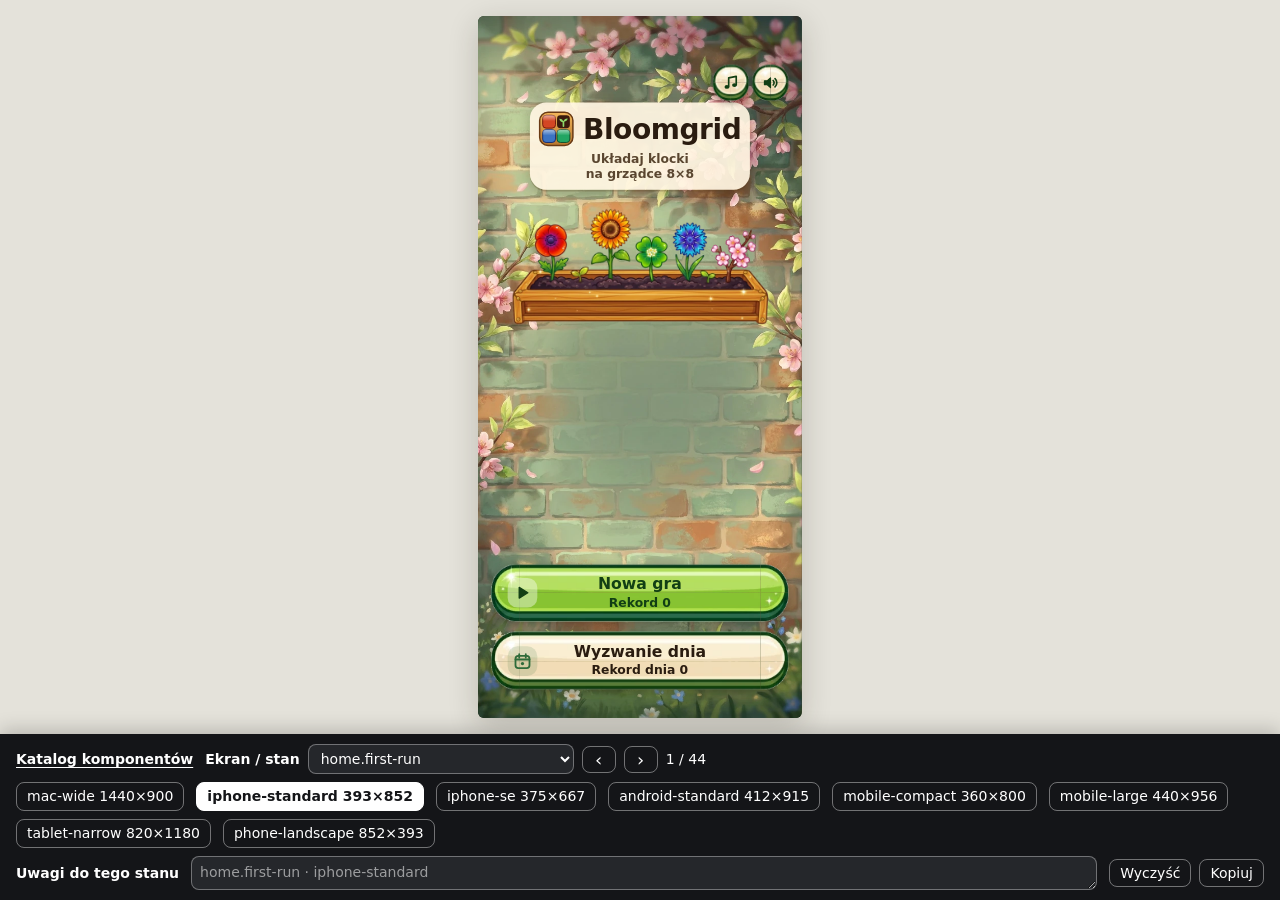
==== bloomgrid/index.html @ da8742bd "Bloomgrid: prototyp r7.2" ====
<!doctype html>
<html lang="pl">
<head>
<meta charset="utf-8">
<meta name="viewport" content="width=device-width,initial-scale=1,viewport-fit=cover">
<meta name="color-scheme" content="light">
<title>Bloomgrid — prototyp r7.1</title>
<link rel="stylesheet" href="assets/bloomgrid.css">
<script src="assets/bloomgrid-rules.js"></script>
<script src="assets/bloomgrid-ui.js"></script>
</head>
<body class="bg-page">
<div id="app"></div>
<script>
(async function () {
  'use strict';
  var h = BG.h, app = document.getElementById('app');
  /* Stan = ekran + scenariusz z fixture (klucz: state_id bez sufiksu „.en”). Plansza, trójka, wynik, rekordy i teksty pochodzą z fixture. */
  var SCREEN = { home: 'screen.home', game: 'screen.game' };
  var ALLOWED = ['mode', 'state', 'target', 'capture_scenario'];
  var CAPTURE_SCENARIOS = {};

  function fail(msg) {
    document.body.className = 'bg-page';
    app.replaceChildren(h('div', { 'class': 'bg-error', role: 'alert', 'data-prototype-error': 'true' }, 'Błąd renderu prototypu: ' + msg));
    throw new Error(msg);
  }
  async function load(url) {
    var r = await fetch(url, { cache: 'no-store' });
    if (!r.ok) throw new Error(url + ' → HTTP ' + r.status);
    return r.json();
  }

  var q = new URLSearchParams(location.search);
  q.forEach(function (_, k) {
    if (ALLOWED.indexOf(k) < 0) fail('nieznany parametr „' + k + '”');
    if (q.getAll(k).length > 1) fail('parametr „' + k + '” podany więcej niż raz');
  });

  var manifest, fixtures;
  try { manifest = await load('prototype-manifest.json'); fixtures = await load('assets/fixtures.json'); }
  catch (e) { fail('nie można wczytać manifestu lub fixture (' + e.message + '). Uruchom paczkę przez lokalny serwer HTTP — zob. README.md'); }

  var noParams = Array.from(q.keys()).length === 0;
  var mode = noParams ? 'user_preview' : q.get('mode');
  if (mode !== 'capture' && mode !== 'user_preview') fail('nieznany lub brakujący tryb „' + mode + '”');
  var stateId = q.get('state'), targetId = q.get('target');
  if (mode === 'capture' && (!stateId || !targetId)) fail('mode=capture wymaga parametrów state i target');
  if (mode === 'user_preview') { stateId = stateId || manifest.states[0].state_id; targetId = targetId || 'iphone-standard'; }
  var st = manifest.states.filter(function (x) { return x.state_id === stateId; })[0];
  if (!st) fail('nieznany stan „' + stateId + '”');
  var tg = manifest.targets.filter(function (x) { return x.target_id === targetId; })[0];
  if (!tg) fail('nieznany target „' + targetId + '”');
  if (st.target_ids && st.target_ids.indexOf(targetId) < 0) fail('niedozwolona para stanu „' + stateId + '” i targetu „' + targetId + '”');
  var scenario = q.get('capture_scenario');
  if (scenario !== null) {
    if (mode !== 'capture') fail('capture_scenario jest dozwolony tylko w mode=capture');
    if (!CAPTURE_SCENARIOS[stateId] || CAPTURE_SCENARIOS[stateId].indexOf(scenario) < 0) fail('nieobsługiwany capture_scenario „' + scenario + '” dla stanu „' + stateId + '”');
  }
  var fx = fixtures.fixtures && fixtures.fixtures[st.fixture_id];
  if (!fx) fail('fixture „' + st.fixture_id + '” nie istnieje w assets/fixtures.json');
  var en = /\.en$/.test(stateId), key = stateId.replace(/\.en$/, '');
  var sc = fx.scenarios && fx.scenarios[key];
  if (!sc || !SCREEN[sc.screen]) fail('brak scenariusza „' + key + '” w fixture „' + st.fixture_id + '”');
  document.documentElement.lang = fx.locale;

  var geo = BG.geometry(tg);
  /* Tło sceny (Q104): ekran startowy — stałe; wyzwanie dnia — z daty ciągu (fixture daily_date_iso);
     gra klasyczna — losowane przy każdej grze, w prototypie wynik losowania zapisany w scenariuszu stanu (pole background). */
  var background = sc.screen === 'home' ? BG.HOME_BACKGROUND : sc.mode === 'daily' ? BG.dailyBackground(fx.daily_date_iso) : sc.background;
  if (BG.CIRCLE.indexOf(background) < 0) fail('brak albo nieznane tło sceny dla stanu „' + key + '” (' + background + ')');
  var surface = h('div', {
    'class': 'bg-surface ' + (geo.wide ? 'bg-wide' : 'bg-phone') + (geo.layout === 'landscape' ? ' bg-land' : '') + (tg.height > tg.width ? ' is-portrait' : ' is-landscape') + (mode === 'user_preview' ? ' bg-anim' : ''),
    'data-background': background,
    /* r6 (Q177–Q181): układ dopasowany do wysokości okna (phone | phone-merged | landscape | wide) i jego odstępy. */
    'data-layout': geo.layout,
    'data-game-mode': sc.screen === 'game' ? sc.mode : null,
    'data-element-id': 'element.product-work-surface',
    'data-screen-id': SCREEN[sc.screen],
    'data-state-id': stateId,
    'data-target-id': targetId,
    'data-fixture-id': st.fixture_id,
    style: { width: tg.width + 'px', height: tg.height + 'px', '--pad-t': geo.sp.t + 'px', '--pad-b': geo.sp.b + 'px', '--pad-x': geo.padX + 'px',
      '--score-gap': (geo.sp.s || 0) + 'px', '--tray-gap': (geo.sp.g || 0) + 'px', '--min-h': geo.minH + 'px', '--board-w': geo.boardW + 'px', '--side-w': (geo.sideW || 380) + 'px', '--content-w': (geo.wide ? 380 : geo.colW - 2 * geo.padX) + 'px' }
  });

  function urlFor(s, t) { var u = new URLSearchParams(); u.set('mode', 'user_preview'); u.set('state', s); u.set('target', t); return '?' + u.toString(); }
  var toast = null, toastTimer = null;
  function say(msg) {
    if (!toast) return;
    toast.textContent = msg; clearTimeout(toastTimer);
    toastTimer = setTimeout(function () { toast.textContent = ''; }, 3600);
  }
  var known = manifest.states.map(function (s) { return s.state_id; });
  /* Nawigacja klikalnego prototypu (tylko user_preview): przejście do stanu paczki, w wersji językowej bieżącego stanu, gdy istnieje. */
  var nav = {
    live: mode === 'user_preview',
    go: function (s) {
      if (mode !== 'user_preview') return;
      var target = en && known.indexOf(s + '.en') >= 0 ? s + '.en' : s;
      if (known.indexOf(target) < 0) { say('Akcja → ' + s + ' (stan poza paczką)'); return; }
      location.search = urlFor(target, targetId);
    },
    say: function (m) { if (mode === 'user_preview') say(m); }
  };
  /* Ekran leży w przewijanym obszarze (r2: niskie okno przewija stronę); nakładki i przeciągany klocek leżą na powierzchni. */
  var scroller = h('div', { 'class': 'bg-scroll' });
  surface.append(scroller);
  var ctx = { fx: fx, sc: sc, S: fx.strings, loc: fx.locale, geo: geo, nav: nav, surface: surface, root: scroller };
  var view = sc.screen === 'home' ? renderHome(surface, ctx) : renderGame(surface, ctx);

  if (mode === 'capture') {
    document.body.className = 'bg-capture';
    app.append(surface);
  } else {
    if (noParams || q.get('mode') !== 'user_preview' || !q.get('state') || !q.get('target')) history.replaceState(null, '', urlFor(stateId, targetId));
    var stage = h('div', { 'class': 'bg-stage' }, surface);
    var box = h('div', { 'class': 'bg-stage-box' }, stage);
    toast = h('div', { 'class': 'bg-toast', role: 'status', 'aria-live': 'polite', 'data-prototype-tool': 'preview-toast' });
    var bar = BG.previewToolbar({
      catalogHref: 'catalog.html?target=' + encodeURIComponent(targetId),
      states: manifest.states.map(function (s) { return { state_id: s.state_id, screen_id: SCREEN[(fixtures.fixtures[s.fixture_id].scenarios[s.state_id.replace(/\.en$/, '')] || {}).screen] }; }),
      stateId: stateId, targetId: targetId, noteStateId: stateId, targets: manifest.targets, replay: !!(sc.replay || sc.levelUp),
      onState: function (s) { location.search = urlFor(s, targetId); },
      onTarget: function (t) { location.search = urlFor(stateId, t); }
    });
    app.append(h('div', { 'class': 'bg-preview' }, box), toast, bar);
    var fit = function () {
      var bh = bar.offsetHeight;
      document.body.style.paddingBottom = bh + 'px';
      toast.style.bottom = (bh + 10) + 'px';
      var k = Math.min(1, (window.innerWidth - 32) / tg.width, (window.innerHeight - bh - 32) / tg.height);
      k = Math.max(k, 0.1);
      stage.style.transform = 'scale(' + k + ')';
      box.style.width = Math.round(tg.width * k) + 'px';
      box.style.height = Math.round(tg.height * k) + 'px';
      if (view && view.layout) view.layout();
    };
    fit(); window.addEventListener('resize', fit);
    if (window.ResizeObserver) new ResizeObserver(fit).observe(bar);
  }

  await BG.preload();
  if (document.fonts && document.fonts.ready) await document.fonts.ready;
  if (view && view.layout) view.layout();
  surface.setAttribute('data-prototype-ready', 'true');
  if (mode === 'user_preview' && view && view.focus) view.focus();
  if (mode === 'user_preview' && view && view.start) view.start();

  /* screen.home (R-3.1, R-4.6) */
  function renderHome(surface, ctx) {
    var S = ctx.S, loc = ctx.loc, sc = ctx.sc, wide = ctx.geo.wide;
    var screen = h('div', { 'class': 'bg-screen bg-home' });
    var rec = sc.records;
    var metaRec = BG.fmt(S.meta_record, { n: BG.num(rec.classic, loc) });
    var metaDaily = BG.fmt(S.meta_daily, { date: S.daily_date, n: BG.num(rec.daily, loc) });
    screen.append(h('div', { 'class': 'bg-home-top' },
      BG.wordmark({ elementId: 'element.home.wordmark', S: S, style: wide ? { '--wm-fs': '48px', '--mark': '60px' } : null }),
      h('img', { 'class': 'bg-home-hero', src: 'assets/img/home-hero.webp', alt: '', draggable: 'false', width: '320', height: '160' })));
    var actions = h('div', { 'class': 'bg-home-actions' });
    if (sc.notice === 'read-error') actions.append(BG.alert({ variant: 'read-error', S: S, elementId: 'element.home.read-error' }));
    if (sc.saved) actions.append(BG.menuButton({ elementId: 'element.home.continue', variant: 'primary', icon: 'resume', label: S.continue, meta: BG.fmt(S.meta_saved, { n: BG.num(sc.saved.score, loc) }),
      interactionId: 'interaction.home.continue', action: 'tap', expected: 'navigate game.classic-resumed: zapisana gra klasyczna (plansza, trójka, wynik, seria, dalszy ciąg klocków; R-4.2)', onClick: function () { ctx.nav.go('game.classic-resumed'); } }));
    actions.append(BG.menuButton({ elementId: 'element.home.new-game', variant: sc.saved ? 'secondary' : 'primary', icon: 'play', label: S.new_game, meta: metaRec,
      interactionId: 'interaction.home.new-game', action: 'tap', expected: 'navigate game.classic-start' + (sc.saved ? '; usuwa zapisaną grę bez potwierdzenia, rekord bez zmian (R-4.4)' : ''), onClick: function () { ctx.nav.go('game.classic-start'); } }));
    actions.append(BG.menuButton({ elementId: 'element.home.daily', variant: 'secondary', icon: 'calendar', label: S.daily, meta: metaDaily,
      interactionId: 'interaction.home.daily', action: 'tap', expected: 'navigate game.daily-start: od pierwszej trójki ciągu bieżącej daty (R-3.2, R-3.3)', onClick: function () { ctx.nav.go('game.daily-start'); } }));
    screen.append(wide ? h('div', { 'class': 'bg-home-mid' }, actions) : actions);
    /* r5 (Q143): przełącznik dźwięku w prawym górnym rogu ekranu startowego. */
    screen.append(h('div', { 'class': 'bg-home-sound' }, soundToggles(ctx, 'home')));
    ctx.root.append(screen);
    return null;
  }

  /* component.sound-toggle (Q143): stan z fixture (sound: false = wyciszony), zmiana tylko w user_preview; dźwięku prototyp nie odtwarza. */
  /* r7: dwa przełączniki obok siebie — „Muzyka” (element.<ekran>.music) i „Efekty” (element.<ekran>.sound, ID z r5); oba domyślnie włączone,
     stan z fixture (music: false, sound: false = wyciszone). Dźwięku prototyp nie odtwarza. */
  function soundToggles(ctx, scope) {
    var music = BG.soundToggle({ kind: 'music', elementId: 'element.' + scope + '.music', S: ctx.S, on: ctx.sc.music !== false, interactionId: 'interaction.' + scope + '.music-toggle', action: 'tap / klik',
      expected: 'przełącza muzykę (aria-pressed true ↔ false, ikona nuty ↔ przekreślonej nuty); efekty bez zmian; ustawienie zostaje po przeładowaniu (ustawienia urządzenia), nie należy do zapisu gry',
      inert: !ctx.nav.live,
      onChange: function (on) { ctx.nav.say(on ? 'Muzyka włączona (prototyp nie odtwarza dźwięku)' : 'Muzyka wyciszona'); } });
    var effects = BG.soundToggle({ kind: 'effects', elementId: 'element.' + scope + '.sound', S: ctx.S, on: ctx.sc.sound !== false, interactionId: 'interaction.' + scope + '.sound-toggle', action: 'tap / klik',
      expected: 'przełącza efekty dźwiękowe (aria-pressed true ↔ false, ikona głośnika ↔ przekreślonego głośnika); muzyka bez zmian; ustawienie zostaje po przeładowaniu (ustawienia urządzenia), nie należy do zapisu gry',
      inert: !ctx.nav.live,
      onChange: function (on) { ctx.nav.say(on ? 'Efekty włączone (prototyp nie odtwarza dźwięku)' : 'Efekty wyciszone'); } });
    return h('div', { 'class': 'bg-sound-pair' }, music, effects);
  }

  /* screen.game */
  function renderGame(surface, ctx) {
    var S = ctx.S, loc = ctx.loc, geo = ctx.geo, sc = ctx.sc, daily = sc.mode === 'daily';
    var screen = h('div', { 'class': 'bg-screen' });
    var overlay = null, crash = null, levelApi = null;
    function closeOverlay() { if (overlay) { overlay.remove(); overlay = null; } }
    function openConfirm(focus) {
      closeOverlay();
      overlay = BG.dialog({ elementId: 'element.game.confirm', prefix: 'element.game.confirm.', S: S, row: geo.wide || geo.layout === 'landscape',
        onKeep: function () { closeOverlay(); }, onEnd: function () { ctx.nav.go('home.with-records'); } });
      surface.append(overlay);
      if (focus) overlay.querySelector('[data-element-id="element.game.confirm.keep"]').focus();
    }
    var recordBefore = daily ? sc.records.daily : sc.records.classic;
    function openOver(o, focus, live) {
      closeOverlay();
      endMarks();
      overlay = BG.gameOverPanel({ elementId: 'element.game.over', prefix: 'element.game.over.', S: S, loc: loc, mode: sc.mode, score: o.score, record: o.record, recordBefore: recordBefore, newRecord: o.newRecord, dailyInfo: o.dailyInfo, row: geo.wide || geo.layout === 'landscape',
        level: daily ? null : BG.levelOf(o.score), motif: daily ? null : BG.motifOf(circleStart, BG.levelOf(o.score)),
        onAgain: function () { ctx.nav.go(daily ? 'game.daily-start' : 'game.classic-start'); }, onHome: function () { ctx.nav.go('home.with-records'); } });
      surface.append(overlay);
      /* Nagłówek pod panelem zgadza się z panelem: po nowym rekordzie pokazuje nowy rekord (R-4.1, R-3.4);
         po podejściu zakończonym innego dnia nie pokazuje rekordu dnia (R-3.6). */
      if (daily && o.dailyInfo === 'new-available') record.el.remove();
      else if (o.newRecord) record.set(o.record);
      var card = overlay.querySelector('.bg-card');
      if (live) {
        /* Q131: panel przez 300 ms nie przyjmuje kliknięć, więc stuknięcie, które skróciło krok, nie uruchamia przycisku panelu. */
        card.inert = true; setTimeout(function () { card.inert = false; if (focus) overlay.querySelector('[data-element-id="element.game.over.play-again"]').focus(); }, 300);
        if (BG.fx.reduced()) BG.fx.fade(card); else BG.fx.play(card, 'fx-panel', 250);
        if (o.newRecord) BG.fx.rain(card, BG.fx.reduced());                                                       /* (8) */
      } else if (focus) overlay.querySelector('[data-element-id="element.game.over.play-again"]').focus();
    }
    /* Q129: oznaczenie klocków trójki i przygaszenie planszy — tylko w chwili końca gry (krok końca i pod panelem końca). */
    function endMarks() {
      board.el.classList.add('is-ended');
      tray.pieces.forEach(function (pe, i) {
        if (!pe) return;
        pe.setAttribute('data-variant', 'no-fit');
        pe.setAttribute('aria-label', pe.getAttribute('aria-label').replace(/( — .*)?$/, ' — ' + S.no_fit_sr));
        tray.slots[i].setAttribute('data-no-fit', 'true');
        if (!tray.slots[i].querySelector('.bg-nofit-mark')) tray.slots[i].append(h('span', { 'class': 'bg-nofit-mark', 'aria-hidden': 'true' }, BG.icon('no-fit', 16)));
      });
    }
    /* Krok końca gry (Q128, Q131): 1,5 s plansza i trójka z komunikatem nad trójką; stuknięcie, klik albo Esc pokazuje panel od razu.
       W mode=capture stan game.no-moves-* zostaje na tym kroku (bez timera). */
    var step = null;
    function openNoMoves(o, live) {
      endMarks();
      main.classList.add('is-ending');
      step = BG.noMovesStep({ elementId: 'element.game.no-moves', S: S, interactionId: 'interaction.game.no-moves-skip', action: 'tap / klik / Escape',
        expected: 'pokazuje panel końca gry od razu (bez czekania 1,5 s); to kliknięcie nie uruchamia przycisku panelu' });
      /* Warstwa leży na ekranie (przewija się razem z planszą i trójką, np. na phone-landscape) i pokrywa cały ekran. */
      screen.append(step);
      placeStep();
      if (!live) return;
      if (BG.fx.reduced()) BG.fx.fade(step._msg); else BG.fx.play(step._msg, 'fx-msg', 300);
      var done = false, timer;
      var show = function (e) {
        if (done) return; done = true;
        if (e) { e.preventDefault(); e.stopPropagation(); }
        clearTimeout(timer); document.removeEventListener('keydown', key, true);
        step.remove(); step = null; main.classList.remove('is-ending');
        openOver(o, true, true);
      };
      var key = function (e) { if (e.key === 'Escape') show(e); };
      step.addEventListener('click', show);
      document.addEventListener('keydown', key, true);
      timer = setTimeout(function () { show(null); }, BG.MOTION.step);
    }
    /* Komunikat nad górną krawędzią trójki (na mac-wide w miejscu paska serii i punktów, który w kroku jest ukryty). */
    function placeStep() {
      if (!step) return;
      var sr = screen.getBoundingClientRect(), k = sr.width / screen.offsetWidth || 1, tr = tray.el.getBoundingClientRect();
      step._msg.style.left = ((tr.left - sr.left) / k) + 'px';
      step._msg.style.width = (tr.width / k) + 'px';
      step._msg.style.top = ((tr.top - sr.top) / k - 12) + 'px';
    }
    var exit = BG.iconButton({
      elementId: 'element.game.exit', label: S.exit_label, icon: 'home', interactionId: 'interaction.game.exit', action: 'tap',
      expected: daily ? 'open component.dialog „' + S.confirm_title + '” (game.daily-exit-confirm)' : 'navigate home.resume-available bez pytania; gra zachowana do „' + S.continue + '” (R-3.5)',
      onClick: function () { if (!ctx.nav.live || overlay || crash) return; if (daily) openConfirm(true); else ctx.nav.go('home.resume-available'); }
    });
    var record = BG.scoreDisplay({ variant: 'record', label: daily ? S.record_daily : S.record, value: daily ? sc.records.daily : sc.records.classic, loc: loc, elementId: 'element.game.record' });
    var score = BG.scoreDisplay({ variant: 'score', label: S.score, value: sc.score, loc: loc, elementId: 'element.game.score' });
    score.el.style.setProperty('--score-fs', geo.wide ? '60px' : '40px');
    /* r3 (Q107): gra klasyczna to tryb domyślny — bez nazwy trybu w nagłówku; nazwa i data tylko w wyzwaniu dnia (wariant daily, Q108). */
    /* r5 (Q143): przełącznik dźwięku obok przycisku wyjścia (lewa grupa nagłówka; na mac-wide w siatce Q112). */
    var centerEl = daily ? BG.modeLabel({ variant: 'daily', S: S, elementId: 'element.game.mode' }) : (levelApi = BG.levelLabel({ S: S, elementId: 'element.game.level', level: 1, motif: surface.getAttribute('data-background') })).el;
    /* r7 (Q232): na telefonach (także w poziomie) etykieta poziomu albo wstęga wyzwania stoi w wierszu 24 px pod nagłówkiem, w jednej linii;
       w nagłówku zostają dom, „Muzyka”, „Efekty” i rekord. mac-wide: jak w r6 — środek nagłówka. */
    var head = h('header', { 'class': 'bg-game-head' }, h('div', { 'class': 'bg-head-left' }, exit, soundToggles(ctx, 'game')),
      geo.wide ? centerEl : null, record.el);
    var levelRow = geo.wide ? null : h('div', { 'class': 'bg-level-row' }, centerEl);
    var board = BG.board({ geo: geo, S: S, elementId: 'element.game.board', elementPrefix: 'element.game.board.' });
    var tray = BG.tray({ geo: geo, S: S, elementId: 'element.game.tray' });
    var strip = h('div', { 'class': 'bg-strip', style: { '--board-w': geo.boardW + 'px' } });
    var saveWrap = null;
    var scoreWrap = h('div', { 'class': 'bg-score-wrap' }, score.el);
    if (sc.alert === 'save-error') {
      /* r6 (Q201): gdy komunikat (76 px) się nie mieści, leży na wierszu wyniku w wariancie jednowierszowym — nigdy na przyciskach
         nagłówka, planszy ani trójce. */
      saveWrap = h('div', { 'class': 'bg-save-wrap' + (geo.saveOver ? ' is-over' : '') }, BG.alert({ variant: 'save-error', S: S, line: geo.saveOver, elementId: 'element.game.save-error', interactionId: 'interaction.game.save-retry',
        onAction: function () { if (!ctx.nav.live) return; saveWrap.remove(); ctx.nav.say('Symulacja: ponowny zapis udany — komunikat znika (R-4.5)'); } }));
      if (geo.saveOver) { scoreWrap.append(saveWrap); saveWrap = null; }
    }
    var main;
    if (geo.wide) {
      screen.append(head);
      main = h('div', { 'class': 'bg-game-main', style: { '--board-w': geo.boardW + 'px' } },
        board.el, h('div', { 'class': 'bg-side' }, scoreWrap, strip, tray.el, saveWrap));
    } else if (geo.layout === 'landscape') {
      /* Q180, Q200: telefon w poziomie — plansza po lewej, po prawej kolumna: nagłówek, wynik, pasek serii i punktów, trójka. */
      main = h('div', { 'class': 'bg-game-main', style: { '--board-w': geo.boardW + 'px' } },
        board.el, h('div', { 'class': 'bg-side' }, head, levelRow, scoreWrap, strip, h('div', { 'class': 'bg-tray-wrap' }, tray.el), saveWrap));
    } else {
      screen.append(head, levelRow);
      main = h('div', { 'class': 'bg-game-main', style: { '--board-w': geo.boardW + 'px' } },
        h('div', { 'class': 'bg-play' }, scoreWrap, strip, board.el),
        saveWrap, h('div', { 'class': 'bg-tray-wrap' }, tray.el));
    }
    screen.append(main);
    ctx.root.append(screen);

    /* Stan gry z fixture; klatka ruchu (move) liczona regułami z położenia przed ruchem. */
    var state = { board: BGRules.parseBoard(sc.board), tray: sc.tray.slice(), score: sc.score, combo: sc.combo, dry: sc.dry };
    var view = {}, moveRes = null;
    /* r7: w user_preview stany z polem replay zaczynają się sprzed ruchu, a prototyp sam wykonuje ruch ze scenariusza po 0,7 s —
       widać jego animacje (pochwała, Podlewanie, Kolorowa rabata, święto, awans). „Odtwórz” w pasku narzędzi powtarza. */
    var replay = !!(ctx.nav.live && sc.replay && sc.move), stateBefore = state;
    /* r6 (Q175): stany z ruchem (line-clear, color-bonus, combo) pokazują stan PO ruchu — plansza po czyszczeniu, punkty ruchu, seria;
       rozkwit jest tylko w katalogu (foundation.motion) i na żywo. */
    if (sc.move) {
      var res = BGRules.play(state, sc.move.slot, sc.move.row, sc.move.col, BGRules.rng(sc.seed));
      moveRes = res;
      state = res.state;
      view.points = res.move.points;
      /* r6 (Q189, Q203), r7: premia „Pusta grządka” z danych scenariusza (move.emptyBonus, r7: +2500) — w sumie punktów ruchu, bez osobnego
         dopisku (premię pokazuje pochwała „Pusta grządka! +2500”); punktacji prototyp nie liczy. */
      if (sc.move.emptyBonus) {
        view.points = Object.assign({}, res.move.points, { total: res.move.points.total + sc.move.emptyBonus });
        state.score += sc.move.emptyBonus;
      }
    }
    if (sc.drag) view.drag = sc.drag;
    /* Poziomy (Q147–Q153, tylko gra klasyczna): poziom z wyniku. r7.1 (Q219, Q237): motyw wynika wyłącznie z poziomu — początek kręgu 0,
       poziom 1 = Łąka o świcie (BG.CIRCLE); tło powierzchni = motyw poziomu (pole background w fixture musi mu odpowiadać, sprawdza motif71.cjs). */
    var level = BG.levelOf(state.score), circleStart = 0;
    if (!daily) {
      surface.setAttribute('data-background', BG.motifOf(circleStart, level));
      levelApi.set(level, BG.motifOf(circleStart, level));
      if (replay) { var lb = BG.levelOf(stateBefore.score); levelApi.set(lb, BG.motifOf(circleStart, lb)); surface.setAttribute('data-background', BG.motifOf(circleStart, lb)); }
    }
    function onLevelChange(newLevel) {
      var motif = BG.motifOf(circleStart, newLevel), red = BG.fx.reduced();
      levelApi.set(newLevel, motif);
      BG.fx.crossfade(surface, function () { surface.setAttribute('data-background', motif); }, red);                       /* (11) */
      BG.fx.levelUp(score.el.parentElement, BG.levelUpBadge({ S: S, level: newLevel, motif: motif, elementId: 'element.game.level-up' }), red); /* (10) na wyniku */
      if (red) BG.fx.fade(levelApi.el); else BG.fx.play(levelApi.el, 'fx-pop', BG.MOTION.pop);
    }
    var game = BG.play({
      /* Warstwą przeciąganego klocka jest ekran (przewija się razem z planszą), nie cała powierzchnia. */
      geo: geo, S: S, loc: loc, state: replay ? stateBefore : state, seed: sc.seed, surface: screen, interactive: true, view: replay ? {} : view,
      board: board, tray: tray, score: score, strip: strip,
      ids: { piece: 'element.game.piece-', drag: 'interaction.game.drag-piece-', combo: 'element.game.combo', points: 'element.game.move-points', praise: 'element.game.praise' },
      animate: ctx.nav.live, levels: !daily,
      blocked: function () { return !ctx.nav.live || !!overlay || !!crash || !!step; },
      onMove: function (s, before, x) {
        if (daily || BG.levelOf(s.score) <= BG.levelOf(before)) return;
        /* r7: po Pustej grządce plakietka awansu przychodzi ok. 1,5 s później (po napisie święta). */
        if (x && x.emptyGarden) setTimeout(function () { onLevelChange(BG.levelOf(s.score)); }, BG.MOTION.emptyLevelDelay);
        else onLevelChange(BG.levelOf(s.score));
      },
      onOver: function (s) {
        openNoMoves({ score: s.score, record: Math.max(recordBefore, s.score), newRecord: s.score > recordBefore, dailyInfo: 'until-midnight' }, true);
      }
    });
    if (sc.overlay === 'confirm') openConfirm(false);
    if (sc.over) openOver({ score: sc.score, record: sc.over.record, newRecord: sc.over.newRecord, dailyInfo: sc.over.dailyInfo }, false, false);
    /* game.level-up, game.level-up-praise: stała klatka awansu — nowe tło, etykieta poziomu i plakietka na wyniku (Q188: nie na planszy
       ani trójce); na żywo plakietka znika po 1,5 s. */
    if (sc.levelUp && !replay) {
      var lub = BG.levelUpBadge({ S: S, level: level, motif: BG.motifOf(circleStart, level), elementId: 'element.game.level-up' });
      score.el.parentElement.append(lub);
      if (ctx.nav.live) setTimeout(function () { lub.remove(); }, BG.MOTION.levelUp);
    }
    /* r7 (Q233, Q234): stany z pochwałą — stała klatka pochwały z ruchu scenariusza (pierwszeństwo: Pusta grządka, Kolorowa rabata,
       drabina według siły ruchu); „Rajski ogród!” z rozbłyskiem płatków. Inne miejsce niż plakietka awansu (na wyniku). */
    if (sc.showPraise && moveRes && !replay) {
      var pv = BG.praiseFor(moveRes.move, state.combo, !!sc.emptyGarden);
      if (pv && pv !== 'empty-garden') {
        board.el.append(BG.praise({ S: S, variant: pv, elementId: 'element.game.praise' }));
        if (pv === 'paradise') { var bst = BG.petalBurst(16); bst.classList.add('is-static'); board.el.append(bst); }
      }
    }
    /* game.empty-garden* (Q189, Q203, r7): stan po ruchu, który opróżnił planszę — rozkwit na całej planszy i pochwała „Pusta grządka! +2500”;
       capture: stała klatka (bez lotu płatków przez ekran — to tylko ruch); user_preview: święto (12) z ruchu scenariusza. */
    if (sc.emptyGarden && !replay) {
      var eg = BG.emptyGarden({ S: S, loc: loc, n: sc.move && sc.move.emptyBonus, elementId: 'element.game.praise' });
      board.fx.append(BG.emptyBloomFrame(board)); board.el.append(eg);
    }
    /* Ruch odtwarzany 0,7 s po gotowości strony (obrazy wczytane), żeby było widać stan sprzed ruchu. */
    var startReplay = replay ? function () { setTimeout(function () { game.playMove(sc.move, { emptyGarden: sc.emptyGarden ? sc.move.emptyBonus : 0 }); }, 700); } : null;
    /* Stany game.no-moves-*: krok końca; w user_preview po 1,5 s (albo po stuknięciu) panel końca. */
    if (sc.noMoves) openNoMoves({ score: sc.score, record: Math.max(recordBefore, sc.score), newRecord: sc.score > recordBefore, dailyInfo: 'until-midnight' }, ctx.nav.live);
    if (sc.alert === 'crash') {
      crash = h('div', { 'class': 'bg-crash' }, BG.alert({ variant: 'crash', S: S, elementId: 'element.app.crash', interactionId: 'interaction.app.crash-restart',
        onAction: function () { ctx.nav.go('home.resume-available'); } }));
      surface.append(crash);
    }
    return {
      layout: function () { game.layout(); placeStep(); },
      start: startReplay,
      focus: function () {
        var f = surface.querySelector('[data-element-id="element.game.confirm.keep"], [data-element-id="element.game.over.play-again"]');
        if (f) f.focus();
      }
    };
  }
})();
</script>
</body>
</html>
---- bloomgrid/assets/bloomgrid.css ----
/* Bloomgrid r3 — style prototypu (index.html i catalog.html). Jeden jasny wygląd niezależnie od trybu ciemnego systemu (Q32, Q101).
   r3: grafika rastrowa z generatora (assets/img/*.webp, pochodzenie w assets/generated/*.json i assets/img/derived.json).
   Układ (położenia i rozmiary) bez zmian względem r2; zmienia się tylko wygląd (Q96, Q102). */
:root{
  color-scheme:light;
  --font:ui-rounded,"SF Pro Rounded","Nunito","Segoe UI Variable Display","Segoe UI",system-ui,-apple-system,Roboto,sans-serif;
  --mono:ui-monospace,"SF Mono",Menlo,Consolas,monospace;
  --ink:#2A1C10; --ink-2:#5A4630; --paper:#FFF6E2; --card:#FFFFFF; --line:#DCD6C2;
  --plaque:rgba(255,246,226,.92);
  --green:#2E6B3A; --green-d:#123F14; --green-l:#E3F0D8;
  --soil:#5E321B; --empty:#2F140B;
  /* Lico klocka (mediana obrazu, do pomiarów i okazów): */
  --c-poppy:#D44624; --c-sun:#F4BB3D; --c-leaf:#22A663; --c-drop:#3C74C3; --c-berry:#E1339C;
  --hl:#FFF1B8; --line-dark:#1A1008; --danger:#7A1E0E; --focus:#1F5FBF;
}
*{box-sizing:border-box}
.bg-sr{position:absolute;width:1px;height:1px;margin:-1px;padding:0;overflow:hidden;clip:rect(0 0 0 0);white-space:nowrap;border:0}

/* Strona podglądu i capture */
body.bg-page{margin:0;background:#E4E2DA;font-family:var(--font);color:var(--ink)}
body.bg-capture{margin:0;background:#fff;overflow:hidden}
.bg-preview{display:flex;flex-direction:column;align-items:center;padding:16px}
.bg-stage-box{position:relative;flex:none;box-shadow:0 8px 30px rgba(40,34,20,.2);border-radius:6px;overflow:hidden}
.bg-stage{transform-origin:0 0;position:absolute;left:0;top:0}
.bg-toast{position:fixed;left:50%;transform:translateX(-50%);z-index:51;max-width:calc(100% - 32px);padding:8px 14px;border-radius:10px;background:#16171A;color:#fff;font:13px/1.35 var(--mono);box-shadow:0 6px 20px rgba(0,0,0,.25);text-align:center}
.bg-toast:empty{display:none}
.bg-error{margin:24px;padding:16px 18px;border:2px solid #B4321E;border-radius:8px;background:#FFF1EE;color:#7A2414;font:15px/1.4 var(--mono)}

/* Powierzchnia robocza = cały ekran targetu */
.bg-surface{position:relative;overflow:hidden;font-family:var(--font);color:var(--ink);-webkit-user-select:none;user-select:none;-webkit-tap-highlight-color:transparent;
  background:#24301F center bottom / cover no-repeat;}
/* Tło sceny (Q104): jedno z trzech; kadr pionowy 9:16 dla powierzchni wyższej niż szeroka, poziomy 16:9 dla pozostałych.
   Obraz pokrywa całą powierzchnię (cover), zakotwiczony u dołu (trawa), nadmiar przycięty od góry albo po bokach. Tło nie przewija się z ekranem. */
.bg-surface.is-portrait[data-background=blossom-wall]{background-image:url(img/bg-blossom-wall-phone.webp)}
.bg-surface.is-portrait[data-background=garden-dusk]{background-image:url(img/bg-garden-dusk-phone.webp)}
.bg-surface.is-portrait[data-background=hedge]{background-image:url(img/bg-hedge-phone.webp)}
.bg-surface.is-landscape[data-background=blossom-wall]{background-image:url(img/bg-blossom-wall-desktop.webp)}
.bg-surface.is-landscape[data-background=garden-dusk]{background-image:url(img/bg-garden-dusk-desktop.webp)}
.bg-surface.is-landscape[data-background=hedge]{background-image:url(img/bg-hedge-desktop.webp)}
/* r6 (Q148): trzy nowe motywy kręgu poziomów. */
.bg-surface.is-portrait[data-background=lily-pond]{background-image:url(img/bg-lily-pond-phone.webp)}
.bg-surface.is-portrait[data-background=dawn-meadow]{background-image:url(img/bg-dawn-meadow-phone.webp)}
.bg-surface.is-portrait[data-background=firefly-night]{background-image:url(img/bg-firefly-night-phone.webp)}
.bg-surface.is-landscape[data-background=lily-pond]{background-image:url(img/bg-lily-pond-desktop.webp)}
.bg-surface.is-landscape[data-background=dawn-meadow]{background-image:url(img/bg-dawn-meadow-desktop.webp)}
.bg-surface.is-landscape[data-background=firefly-night]{background-image:url(img/bg-firefly-night-desktop.webp)}
/* Przenikanie tła przy awansie: stare tło na warstwie pod ekranem gasnie. */
.bg-bgfade{position:absolute;inset:0;z-index:0;pointer-events:none;background-repeat:no-repeat}
.fx-bgfade{animation:fx-bgfade linear forwards}
@keyframes fx-bgfade{from{opacity:1}to{opacity:0}}
/* Tabliczka pod tekstem na tle sceny (nagłówek, wynik, punkty ruchu, znak): nie zmienia układu (pseudo-element poza przepływem). */
.bg-score,.bg-mode,.bg-points,.bg-wordmark,.bg-level{position:relative;isolation:isolate}
.bg-score::before,.bg-mode::before,.bg-points::before,.bg-wordmark::before,.bg-level::before{content:"";position:absolute;inset:-4px -12px;z-index:-1;border-radius:14px;background:var(--plaque);box-shadow:0 2px 0 rgba(90,60,30,.25),0 6px 16px rgba(20,12,4,.25)}
.bg-wordmark::before{inset:-10px -14px;border-radius:20px}
/* mac-wide: wynik zajmuje całą kolumnę (380 px), więc tabliczka leży pod cyframi i sięga w górę pod etykietę. */
/* Tabliczka należy do kontekstu .bg-score (izolowanego), więc leży pod etykietą i cyframi, nie nad etykietą. */
.bg-wide .bg-score[data-variant=score]::before{display:none}
.bg-wide .bg-score[data-variant=score] .bg-score-value{position:relative}
.bg-wide .bg-score[data-variant=score] .bg-score-value::before{content:"";position:absolute;inset:-21px -14px -4px -12px;z-index:-1;border-radius:14px;background:var(--plaque);box-shadow:0 2px 0 rgba(90,60,30,.25),0 6px 16px rgba(20,12,4,.25)}
/* Reguła układu (r2): przewijany obszar na całą powierzchnię; ekran telefonu to kolumna do 440 px wyśrodkowana,
   o wysokości co najmniej 800 px (niższe okno, np. telefon w poziomie, przewija stronę). Tło zostaje na całej szerokości. */
.bg-scroll{position:absolute;inset:0;overflow-x:hidden;overflow-y:auto}
.bg-screen{position:relative;display:flex;flex-direction:column;width:100%;min-height:100%;margin:0 auto}
/* r6 (Q177–Q181): ekran ma wysokość okna (w aplikacji 100dvh), bez dawnej reguły „co najmniej 800 px”. Odstępy liczy BG.fitHeight
   (zmienne na powierzchni); --min-h to wysokość układu z polem planszy 32 px — dopiero niższe okno (poniżej 375×548) przewija ekran. */
.bg-phone .bg-screen{max-width:440px;min-height:max(100%,var(--min-h,0px));padding:var(--pad-t,59px) var(--pad-x,16px) var(--pad-b,34px)}
.bg-wide .bg-screen{padding:32px 40px}

/* component.board */
/* Rama: drewniana skrzynia z obrazu (border-image). Ramka rysowana jest od --pad + --frame-out na zewnątrz (border-image-outset),
   więc pola, odstępy i rozmiar planszy są jak w r2; rama wychodzi poza planszę o --frame-out (telefony 8 px, mac-wide 10 px). */
.bg-board{--frame-out:8px;position:relative;flex:none;padding:var(--pad);border-radius:calc(var(--pad) * 2.2);background:none;
  border:0 solid transparent;border-image:url(img/board-frame.webp) 22 / calc(var(--pad) + var(--frame-out)) / var(--frame-out) stretch;
  border-image-repeat:stretch;filter:drop-shadow(0 10px 14px rgba(20,10,2,.45));touch-action:none}
/* r4: ramy z fakturą wracają do stretch. W r3 `round` powtarzał środek boku kilka razy, a złącza powtórzeń (urwane słoje,
   ząbki) były widoczne jako drobne kreski na środku boków ramy i karty — te same „kreski”, które Tomasz widział przy slotach. */
.bg-wide .bg-board{--frame-out:10px}
/* Wyzwanie dnia (Q108): złota listwa na środku ramy i złote słońca w narożnikach. Leżą tylko na ramie
   (od −frame-out do 0 px od krawędzi planszy); pierwsze pole zaczyna się 9 / 12 px od krawędzi. */
[data-game-mode=daily] .bg-board{--cap:22px}
.bg-wide[data-game-mode=daily] .bg-board{--cap:30px}
[data-game-mode=daily] .bg-board::before{content:"";position:absolute;inset:-3px;z-index:1;pointer-events:none;border:2px solid #F7C948;border-radius:calc(var(--pad) * 2.4);box-shadow:0 0 0 1px rgba(74,40,6,.85),inset 0 0 0 1px rgba(74,40,6,.85)}
[data-game-mode=daily] .bg-board::after{content:"";position:absolute;inset:calc(-2px - var(--cap) / 2);z-index:2;pointer-events:none;
  background:url(img/daily-sun-cap.webp) left top / var(--cap) var(--cap) no-repeat,url(img/daily-sun-cap.webp) right top / var(--cap) var(--cap) no-repeat,
    url(img/daily-sun-cap.webp) left bottom / var(--cap) var(--cap) no-repeat,url(img/daily-sun-cap.webp) right bottom / var(--cap) var(--cap) no-repeat}
.bg-grid{display:grid;grid-template-columns:repeat(8,var(--cell));grid-auto-rows:var(--cell);gap:var(--gap);padding:var(--gap);border-radius:calc(var(--pad) * 1.4);background:var(--soil);box-shadow:inset 0 3px 8px rgba(0,0,0,.45)}
.bg-badges{position:absolute;inset:0;pointer-events:none}

/* component.board-cell (także pola klocka) */
/* Puste pole: wgłębienie w ziemi z obrazu, przyciemnione do 62% (warstwa 38% czerni), żeby każde lico klocka miało ≥ 3:1 (Q99). */
.bg-cell{position:relative;width:var(--cell);height:var(--cell);border-radius:20%;background:linear-gradient(rgba(0,0,0,.38),rgba(0,0,0,.38)),url(img/cell-empty.webp) center/100% 100%}
/* Pole zajęte: kafel z kwiatem (obraz), symbol koloru jest częścią obrazu (R-1.9, Q103). Narożniki kafla są przezroczyste. */
.bg-cell[data-variant=filled]{background:var(--tile) center/100% 100% no-repeat;border-radius:0}
.bg-cell[data-color=poppy]{--c:var(--c-poppy);--tile:url(img/tile-poppy.webp)}
.bg-cell[data-color=sun]{--c:var(--c-sun);--tile:url(img/tile-sun.webp)}
.bg-cell[data-color=leaf]{--c:var(--c-leaf);--tile:url(img/tile-leaf.webp)}
.bg-cell[data-color=drop]{--c:var(--c-drop);--tile:url(img/tile-drop.webp)}
.bg-cell[data-color=berry]{--c:var(--c-berry);--tile:url(img/tile-berry.webp)}
/* Podgląd położenia (R-1.4): kafel przykryty 45% koloru pustego pola, biały obrys 2 px (znak poza kolorem). */
.bg-cell[data-preview=place]{background:linear-gradient(rgba(47,20,11,.45),rgba(47,20,11,.45)),var(--tile) center/100% 100% no-repeat,linear-gradient(var(--empty),var(--empty));box-shadow:inset 0 0 0 2px #fff,0 0 8px rgba(255,255,255,.4)}
/* Linia do wyczyszczenia: jasna zasłona i podwójny obrys ciągły (jasny 2 px + ciemny 1 px) — widoczny na każdym kolorze. */
.bg-cell[data-line=clear]::before,.bg-cell[data-line=bonus]::before{content:"";position:absolute;inset:0;border-radius:20%;z-index:1}
.bg-cell[data-line=clear]::before{background:rgba(255,241,184,.22);box-shadow:inset 0 0 0 2px var(--hl),inset 0 0 0 3px var(--line-dark)}
/* Linia ×2: ukośne paski i obrys przerywany (jasne kreski 2 px na ciemnym pasie 4 px) + plakietka „×2” poza polami. */
.bg-cell[data-line=bonus]::before{background:repeating-linear-gradient(135deg,rgba(255,255,255,.5) 0 3px,rgba(255,255,255,0) 3px 7px);box-shadow:inset 0 0 0 4px rgba(26,16,8,.85);outline:2px dashed var(--hl);outline-offset:-3px}
.bg-cell[data-clearing=true]{background:linear-gradient(rgba(255,248,224,.75),rgba(255,248,224,.75)),var(--tile) center/100% 100% no-repeat;border-radius:20%;box-shadow:0 0 0 2px var(--hl);transform:scale(.86)}
/* r5: klatka czyszczenia w stanach capture jest statyczna; na żywo rozkwit gra na warstwie efektów (.bg-fx). */

/* znacznik linii ×2 (część component.board-cell, wariant bonus) */
/* Plakietka „×2” leży poza polami (Q59): przy prawej krawędzi ramki na wysokości rzędu albo nad górną krawędzią ramki nad kolumną. */
.bg-badge{position:absolute;display:inline-flex;align-items:center;justify-content:center;width:22px;height:18px;padding:0;border-radius:999px;background:url(img/badge-coin.webp) center/100% 100% no-repeat;color:#3A2405;border:0;font:900 11px/1 var(--font);letter-spacing:-.02em;white-space:nowrap;filter:drop-shadow(0 2px 2px rgba(0,0,0,.45));z-index:3}
.bg-badge.is-row{transform:translate(0,-50%)}
.bg-badge.is-col{transform:translate(-50%,-100%)}
.bg-badge svg{display:block}

/* component.piece */
.bg-piece{position:relative;display:grid;grid-template-columns:repeat(var(--w),var(--cell));grid-auto-rows:var(--cell);gap:var(--gap);touch-action:none;cursor:grab}
.bg-piece .bg-cell.is-gap{background:transparent;box-shadow:none}
/* Mały rozmiar (klocki w trójce, pole 15–20 px; Q102 warunek 1): uproszczony kafel — jeden duży kwiat z grubym konturem.
   Przeciągany klocek i plansza mają pole ≥ 36 px i używają pełnego kafla. */
.bg-slot .bg-cell[data-variant=filled],.bg-small-tiles .bg-cell[data-variant=filled]{background-image:var(--tile-s)}
.bg-cell[data-color=poppy]{--tile-s:url(img/tile-poppy-s.webp)}
.bg-cell[data-color=sun]{--tile-s:url(img/tile-sun-s.webp)}
.bg-cell[data-color=leaf]{--tile-s:url(img/tile-leaf-s.webp)}
.bg-cell[data-color=drop]{--tile-s:url(img/tile-drop-s.webp)}
.bg-cell[data-color=berry]{--tile-s:url(img/tile-berry-s.webp)}.bg-piece[data-variant=lifted]{opacity:.22}
.bg-piece[data-variant=dragging]{position:absolute;z-index:60;pointer-events:none;cursor:grabbing;filter:drop-shadow(0 10px 12px rgba(40,24,10,.32))}
.bg-piece[data-variant=static]{cursor:default}
@media (hover:hover){.bg-piece[data-variant=tray]:hover{filter:brightness(1.06) drop-shadow(0 4px 6px rgba(40,24,10,.25))}}

/* component.piece-tray */
.bg-tray{display:grid;grid-template-columns:repeat(3,var(--slot-w,minmax(0,1fr)));justify-content:space-between;gap:var(--tray-gap,12px);width:100%}
/* r4: slot to jeden obraz rozciągnięty na cały slot (bez 9-slice). W r3 border-image (slice 40 → 20 px) przy ułamkowych
   szerokościach slotów (np. 112,33 / 118,67 px) i DPR > 1 dawał szwy na granicach wycinków: różne kreski i ramki w każdym slocie. */
.bg-slot{position:relative;display:flex;align-items:center;justify-content:center;height:var(--slot-h);border-radius:18px;background:url(img/slot.webp) center / 100% 100% no-repeat;border:0;filter:drop-shadow(0 4px 8px rgba(20,12,4,.35))}
.bg-slot[data-variant=empty]{opacity:.62}.bg-slot[data-variant=empty]::after{content:"";width:22%;aspect-ratio:1;border-radius:30%;border:2px dashed rgba(42,28,16,.35)}

/* component.score-display */
.bg-score{display:flex;flex-direction:column;align-items:center;gap:0}
.bg-score-label{font-size:13px;font-weight:700;color:var(--ink-2);letter-spacing:.02em}
.bg-score-value{font-weight:800;font-size:var(--score-fs,40px);line-height:1.05;font-variant-numeric:tabular-nums;letter-spacing:-.01em}
.bg-score[data-variant=record]{align-items:center}
.bg-score[data-variant=record] .bg-score-value{font-size:var(--record-fs,17px);display:inline-flex;align-items:center;gap:5px}
.bg-score[data-variant=record] .bg-score-label{font-size:12px}

/* component.combo-badge */
/* Miodowa plakietka z kiełkiem (obraz); kiełek jest w lewym kapslu obrazu, ikona w DOM zostaje niewidoczna i zachowuje miejsce. */
/* r7: component.combo-badge — „Podlewanie”: kremowa pigułka z rośliną w doniczce (SVG, wystaje nad pigułkę), „×c” i trzy krople zapasu.
   Roślina rośnie z umiarem: wysokość 34 / 36 / 38 / 40 / 42 px (stopnie 1–5); pigułka 30 px; całość w pasku 36 px (rama planszy niżej). */
.bg-combo{position:relative;display:inline-flex;align-items:center;gap:4px;height:30px;padding:0 10px 0 46px;border-radius:999px;color:#3A2405;font-weight:900;font-size:17px;font-variant-numeric:tabular-nums;white-space:nowrap;
  background:linear-gradient(180deg,#FFF8E6 0%,#FBE6B8 100%);box-shadow:inset 0 2px 0 rgba(255,255,255,.8),inset 0 -2px 0 rgba(150,90,20,.25),0 0 0 2px #8A5A1E,0 4px 8px rgba(20,12,4,.35)}
.bg-plant{position:absolute;left:0;bottom:-2px;width:44px;height:48px;transform-origin:50% 100%;pointer-events:none}
/* r7: obraz z generatora 88×96 (2×); ramka stała, roślina rośnie w obrazie (doniczka tej samej szerokości we wszystkich stopniach). */
.bg-plant img{display:block;width:100%;height:100%;object-fit:contain;object-position:50% 100%;-webkit-user-drag:none;user-select:none}
.bg-combo[data-stage="5"]{box-shadow:inset 0 2px 0 rgba(255,255,255,.8),inset 0 -2px 0 rgba(150,90,20,.25),0 0 0 2px #B07A12,0 0 12px 2px rgba(255,210,74,.75),0 4px 8px rgba(20,12,4,.35)}
.bg-combo-mult{min-width:20px}
.bg-drops{display:inline-flex;gap:1px;align-items:center}
.bg-drop{display:inline-flex;width:10px;height:13px}
.bg-drop svg{width:100%;height:100%}
/* Ostatnia kropla: pąk i kwiat mają obraz zwiędłej rośliny (plant-wilt); kiełek, listki i złoty kwiat — swój obraz przygaszony. */
.bg-combo[data-wilt=true] .bg-plant:not([data-img=wilt]) img{filter:saturate(.5) brightness(.9) sepia(.2)}
.bg-wide .bg-combo{height:34px;font-size:19px;padding-left:52px}
.bg-wide .bg-plant{width:50px;height:56px}
.fx-grow .bg-plant{animation:fx-grow .3s ease-out}
.fx-grow{animation:fx-grow-glow .3s ease-out}
@keyframes fx-grow{0%{transform:translateY(0) scale(.85)}45%{transform:translateY(-6px) scale(1.15)}100%{transform:translateY(0) scale(1)}}
@keyframes fx-grow-glow{0%{filter:none}40%{filter:drop-shadow(0 0 8px rgba(255,220,90,.95))}100%{filter:none}}
.fx-wither .bg-plant{animation:fx-wither-plant .4s ease-in forwards}
.fx-wither{animation:fx-wither .4s ease-in forwards}
@keyframes fx-wither-plant{0%{transform:rotate(0)}100%{transform:rotate(28deg) translateY(4px);filter:saturate(.2) brightness(.8)}}
@keyframes fx-wither{0%{opacity:1;transform:translateY(0)}60%{opacity:1}100%{opacity:0;transform:translateY(10px)}}

/* component.move-points */
.bg-points{display:flex;flex-direction:column;align-items:center;text-align:center;line-height:1.1;font-variant-numeric:tabular-nums;color:var(--green-d)}
.bg-points-total{font-weight:800;font-size:22px}
.bg-points-notes{display:flex;flex-wrap:wrap;justify-content:center;gap:2px 8px;font-size:12.5px;font-weight:700;color:var(--ink-2)}
.bg-points-note{display:inline-flex;align-items:center;gap:3px;white-space:nowrap}
/* r5: na telefonach suma i dopiski w jednym wierszu (w r4 dopisek pod sumą wychodził poza pasek 44 px pod ramę planszy). */
.bg-phone .bg-points{flex-direction:row;flex-wrap:wrap;align-items:baseline;justify-content:flex-end;column-gap:8px;max-width:100%}
.bg-phone .bg-points-notes{flex-wrap:nowrap}/* r5: zawartość paska wyśrodkowana w górnych 36 px (dolne 8 px zajmuje rama planszy wysunięta w górę), więc tabliczka punktów i seria nie wchodzą na ramę. */
.bg-phone .bg-strip{padding-bottom:8px}

/* component.icon-button */
/* Kremowy przycisk z domkiem (obraz zawiera ikonę domu); ikona SVG w DOM zostaje niewidoczna (nazwa dostępna bez zmian). */
.bg-icon-btn{display:inline-flex;align-items:center;justify-content:center;width:44px;height:44px;padding:0;border-radius:14px;border:0;background:url(img/icon-home.webp) center/100% 100% no-repeat;color:var(--ink);cursor:pointer;filter:drop-shadow(0 3px 4px rgba(20,12,4,.35))}
.bg-icon-btn svg{visibility:hidden}
.bg-icon-btn:hover,.bg-icon-btn[data-demo=hover]{filter:brightness(1.06) drop-shadow(0 3px 4px rgba(20,12,4,.35))}
.bg-icon-btn:active,.bg-icon-btn[data-demo=pressed]{transform:translateY(1px);filter:brightness(.95)}

/* component.mode-label */
.bg-mode{display:flex;flex-direction:column;align-items:center;text-align:center;font-weight:800;font-size:16px;line-height:1.15;min-width:0}
.bg-mode-sub{font-weight:700;font-size:12.5px;color:var(--ink-2)}
/* component.level-label (r6): środek nagłówka gry klasycznej, ta sama budowa co nazwa trybu wyzwania (dwa wiersze), na kremowej tabliczce. */
.bg-level{display:flex;flex-direction:column;align-items:center;text-align:center;line-height:1.15;min-width:0;text-wrap:balance}
.bg-level-num{font-weight:800;font-size:16px;color:var(--ink)}
.bg-level-name{font-weight:700;font-size:12.5px;color:var(--ink-2);white-space:nowrap}
.bg-wide .bg-level-num{font-size:18px}
.bg-wide .bg-level-name{font-size:14px}
/* Wariant daily (Q108): śliwkowa wstęga ze złotymi lamówkami zamiast tabliczki; tekst kremowy, data złota.
   Wstęga wystaje 5 px w górę, 16 px w dół (dolna lamówka pod datą, nie przez nią) i 22 px w bok (telefony 11 px, żeby na
   mobile-compact nie zachodziła na tabliczkę rekordu) — bez wpływu na układ. */
.bg-mode[data-variant=daily]{color:#FFF6E2;text-shadow:0 1px 0 rgba(40,6,24,.6)}
.bg-mode[data-variant=daily] .bg-mode-sub{color:#FFD978}
.bg-phone .bg-mode[data-variant=daily]::before{left:-9px;right:-9px}
.bg-mode[data-variant=daily]::before{inset:-5px -22px -16px;border-radius:0;background:url(img/daily-ribbon.webp) center / 100% 100% no-repeat;box-shadow:none;filter:drop-shadow(0 3px 4px rgba(20,6,14,.4))}
/* Q107: w grze klasycznej środek nagłówka jest pusty — rekord zostaje w prawej kolumnie siatki. */
.bg-game-head > .bg-score[data-variant=record]{grid-column:3}

/* component.menu-button */
.bg-menu-btn{display:flex;align-items:center;gap:10px;width:100%;min-height:68px;padding:12px 18px;border-radius:20px;border:2px solid transparent;font:inherit;text-align:center;cursor:pointer}
/* Przyciski z obrazów (pigułki: zielona główna, kremowa drugorzędna, kremowa z ceglaną obwódką ostrzegawcza), rozciągane border-image. */
.bg-menu-btn,.bg-btn{border-image-slice:38 38 38 38 fill;border-image-repeat:stretch;filter:drop-shadow(0 4px 6px rgba(20,12,4,.35))}
.bg-menu-btn{border-image-width:50% 34px}
.bg-btn{border-image-width:50% 26px}
.bg-menu-btn[data-variant=primary],.bg-btn[data-variant=primary]{border-image-source:url(img/btn-primary.webp)}
.bg-menu-btn[data-variant=secondary],.bg-btn[data-variant=secondary]{border-image-source:url(img/btn-secondary.webp)}
.bg-btn[data-variant=danger]{border-image-source:url(img/btn-danger.webp)}
.bg-menu-btn[data-variant=primary]{background:none;color:var(--green-d)}
.bg-menu-btn[data-variant=secondary]{background:none;color:var(--ink)}
.bg-menu-btn-ic{flex:none;display:flex;width:36px;height:36px;align-items:center;justify-content:center;border-radius:12px;background:rgba(255,255,255,.4)}
.bg-menu-btn[data-variant=secondary] .bg-menu-btn-ic{background:rgba(46,107,58,.14);color:var(--green)}
/* r4 (Q111, Q115): ikona przy lewej krawędzi, blok tekstu wyśrodkowany w całym przycisku — prawy margines bloku równy ikonie z odstępem (36 + 10 px). */
.bg-menu-btn-text{display:flex;flex-direction:column;align-items:center;gap:2px;flex:1;min-width:0;margin-right:46px;text-align:center}
.bg-menu-btn-label{font-weight:800;font-size:19px;line-height:1.15}
/* r4 (Q115): wiersz informacji 15 px (był 14 px z przezroczystością .88), pełne krycie. */
.bg-menu-btn-meta{font-weight:600;font-size:15px;line-height:1.25;font-variant-numeric:tabular-nums}
.bg-menu-btn:hover,.bg-menu-btn[data-demo=hover],.bg-btn:hover,.bg-btn[data-demo=hover]{filter:brightness(1.05) drop-shadow(0 5px 7px rgba(20,12,4,.35))}
.bg-menu-btn:active,.bg-menu-btn[data-demo=pressed]{transform:translateY(3px);filter:brightness(.96) drop-shadow(0 1px 2px rgba(20,12,4,.35))}

/* component.button */
.bg-btn{display:inline-flex;align-items:center;justify-content:center;gap:8px;min-height:52px;padding:10px 20px;border-radius:16px;border-width:2px;border-style:solid;border-color:transparent;font:800 17px/1.2 var(--font);cursor:pointer;text-align:center}
.bg-btn[data-variant=primary]{background:none;color:var(--green-d)}
.bg-btn[data-variant=secondary]{background:none;color:var(--ink)}
.bg-btn[data-variant=danger]{background:none;color:var(--danger)}
.bg-btn:active,.bg-btn[data-demo=pressed]{transform:translateY(2px)}

:is(.bg-btn,.bg-menu-btn,.bg-icon-btn):focus-visible,:is(.bg-btn,.bg-menu-btn,.bg-icon-btn)[data-demo=focus]{outline:3px solid var(--focus);outline-offset:3px}

/* component.wordmark */
.bg-wordmark{display:flex;flex-direction:column;align-items:center;gap:6px;text-align:center}
.bg-wordmark-row{display:flex;align-items:center;gap:10px}
.bg-wordmark-row img{display:block;width:var(--mark,44px);height:var(--mark,44px)}
.bg-wordmark-name{font-weight:900;font-size:var(--wm-fs,34px);letter-spacing:-.015em;line-height:1;color:var(--ink)}
.bg-wordmark-tag{font-weight:600;font-size:15px;color:var(--ink-2)}

/* component.dialog i component.game-over-panel */
.bg-scrim{position:absolute;inset:0;z-index:40;display:flex;align-items:safe center;justify-content:center;padding:16px;overflow-y:auto;background:rgba(28,22,14,.46)}
.bg-card{width:min(100%,380px);padding:24px 22px 22px;border-radius:24px;background:none;border:0 solid transparent;border-image:url(img/card.webp) 40 fill / 28px stretch;filter:drop-shadow(0 18px 30px rgba(28,20,10,.45));display:flex;flex-direction:column;gap:14px}
/* Wyzwanie dnia (Q108): dialog wyjścia i panel końca na karcie ze złotą listwą i słońcami w narożnikach. */
[data-game-mode=daily] .bg-card{border-image:url(img/daily-card.webp) 42 fill / 22px / 6px stretch}
/* r4 (Q111): tekst kart wyśrodkowany w poziomie, także wielowierszowy; wiersze wyrównane długością (text-wrap: balance). */
.bg-card{text-align:center;text-wrap:balance}
.bg-menu-btn-text,.bg-alert-text,.bg-daily-info{text-wrap:balance}
.bg-card h2{margin:0;font-size:23px;font-weight:800;line-height:1.2}
.bg-card p{margin:0;font-size:16px;line-height:1.4;color:var(--ink-2)}
.bg-actions{display:flex;flex-direction:column;gap:10px;margin-top:6px}
.bg-actions .bg-btn{width:100%}
.bg-over{align-items:center;text-align:center;gap:10px}
.bg-over-title{font-size:15px !important;font-weight:800;color:var(--ink-2);letter-spacing:.03em}
.bg-over-score{font-size:54px;font-weight:900;line-height:1;font-variant-numeric:tabular-nums}
.bg-over-record{font-size:16px;font-weight:700;color:var(--ink-2);font-variant-numeric:tabular-nums}
.bg-newrec{display:inline-flex;align-items:center;gap:6px;padding:5px 12px 5px 9px;border-radius:999px;background:#FFF0B8;border:2px solid #C9A21A;color:#5A4300;font-weight:800;font-size:15px}
.bg-daily-info{display:flex;align-items:flex-start;justify-content:center;gap:8px;padding:10px 40px 10px 12px;border-radius:14px;background:var(--green-l);color:var(--green-d);font-weight:700;font-size:14.5px;line-height:1.35;text-align:center}
.bg-daily-info svg{flex:none;margin-top:1px}
.bg-wide .bg-card{width:min(100%,460px)}
.bg-btn{white-space:nowrap}
.bg-wide .bg-actions,.bg-card.is-row .bg-actions{flex-direction:row}
.bg-wide .bg-actions .bg-btn,.bg-card.is-row .bg-actions .bg-btn{flex:1}

/* component.alert */
.bg-alert{display:flex;align-items:center;gap:10px;padding:10px 10px 10px 12px;border-radius:16px;font-weight:700;font-size:15px;line-height:1.3;text-align:center}
.bg-alert-ic{flex:none;display:flex}
.bg-alert-text{flex:1;min-width:0;text-align:center}
.bg-alert .bg-btn{flex:none;min-height:44px;padding:8px 14px;font-size:15px;border-radius:12px}
.bg-alert[data-variant=save-error],.bg-alert[data-variant=read-error]{background:#FFF1E4;color:#7A3410;box-shadow:inset 0 0 0 2px #E2A47A}
.bg-alert[data-variant=crash]{background:#5E1E10;color:#fff;box-shadow:0 8px 24px rgba(40,10,0,.35)}
.bg-btn[data-variant=light]{background:#fff;color:#5E1E10}
.bg-btn[data-variant=light]:hover,.bg-btn[data-variant=light][data-demo=hover]{background:#FFE9E0}
.bg-crash{position:absolute;inset:0;z-index:45;background:rgba(28,22,14,.42)}
.bg-phone .bg-crash .bg-alert{position:absolute;left:50%;top:var(--pad-t,59px);width:calc(min(100%,440px) - 32px);transform:translateX(-50%)}
.bg-wide .bg-crash .bg-alert{position:absolute;left:50%;top:32px;width:560px;transform:translateX(-50%)}
.bg-phone .bg-save-wrap{width:100%;margin-top:12px}
.bg-wide .bg-save-wrap{width:100%}

/* screen.home */
.bg-home{align-items:center}
.bg-home-top{display:flex;flex-direction:column;align-items:center;gap:18px;margin-top:24px;width:100%}
.bg-home-hero{display:block;width:min(100%,320px);height:auto}
.bg-home-actions{display:flex;flex-direction:column;gap:12px;width:100%;margin-top:auto}
.bg-wide .bg-home-top{margin-top:40px;gap:24px}
.bg-wide .bg-home-hero{width:380px}
.bg-wide .bg-home-actions{width:400px;margin:auto 0}
.bg-home-mid{display:flex;flex-direction:column;justify-content:center;align-items:center;flex:1;width:100%}
.bg-over .bg-actions{align-self:stretch}

/* screen.game — układ */
.bg-game-head{display:grid;grid-template-columns:minmax(0,1fr) auto minmax(0,1fr);align-items:center;gap:8px;min-height:48px}
.bg-game-head > :first-child{justify-self:start}
.bg-game-head > :last-child{justify-self:end}
/* r7: lewa grupa zawsze w pierwszej kolumnie przy lewej krawędzi, także gdy jest jedynym dzieckiem (telefon bez rekordu, np. nowy dzień wyzwania). */
.bg-game-head > .bg-head-left{grid-column:1;justify-self:start}
.bg-strip{display:flex;align-items:center;justify-content:space-between;gap:8px;height:var(--strip-h,44px)}
.bg-phone .bg-game-main{display:flex;flex-direction:column;align-items:center;flex:1;min-height:0}
.bg-phone .bg-score-wrap{margin-top:var(--score-gap,8px)}
/* r6 (Q188): opakowanie wyniku jest miejscem plakietki awansu (środek plakietki = środek wyniku). */
.bg-score-wrap{position:relative}
.bg-phone .bg-strip{width:var(--board-w);margin-top:2px}
.bg-phone .bg-play{margin:auto 0;display:flex;flex-direction:column;align-items:center;width:100%}
.bg-phone .bg-tray-wrap{width:100%;margin-top:var(--tray-gap,16px)}

/* r6 (Q199): niskie okno w pionie — seria i punkty ruchu w wierszu wyniku (po lewej i prawej od wyniku), pasek znika z układu;
   plansza 12 px pod wierszem (rama wystaje 8 px). Plakietka serii skrócona do ikony i „×c”. */
.bg-surface[data-layout=phone-merged] .bg-play{display:grid;grid-template-columns:minmax(0,1fr) auto minmax(0,1fr);align-items:center;column-gap:24px;width:var(--board-w)}
.bg-surface[data-layout=phone-merged] .bg-play > .bg-score-wrap{grid-column:2;grid-row:1}
.bg-surface[data-layout=phone-merged] .bg-play > .bg-strip{display:contents}
.bg-surface[data-layout=phone-merged] .bg-strip-left{grid-column:1;grid-row:1;justify-self:start;min-width:0}
.bg-surface[data-layout=phone-merged] .bg-strip-right{grid-column:3;grid-row:1;justify-self:end;min-width:0}
.bg-surface[data-layout=phone-merged] .bg-play > .bg-board{grid-column:1 / -1;grid-row:2;justify-self:center;margin-top:12px}
.bg-surface[data-layout=phone-merged] .bg-strip-right{max-width:100%}
.bg-surface[data-layout=phone-merged] .bg-points{flex-direction:column;align-items:flex-end;text-align:right;max-width:100%}
.bg-surface[data-layout=phone-merged] .bg-points-notes{flex-direction:column;align-items:flex-end;gap:0;flex-wrap:nowrap;max-width:100%}
.bg-surface[data-layout=phone-merged] .bg-points-note{white-space:normal;justify-content:flex-end;text-align:right;line-height:1.1}
/* r7: dłuższe dopiski („kolorowa rabata +500”) w wierszu wyniku w najwyżej 2 wierszach: wiersz wyniku 12 px szerszy z każdej strony niż plansza
   (seria i punkty wchodzą w boczny margines planszy, nie poza treść), dopisek bez ikony, 11,5 px. */
.bg-surface[data-layout=phone-merged] .bg-play{width:min(calc(var(--board-w) + 24px),100%);justify-items:stretch}
.bg-surface[data-layout=phone-merged] .bg-points-note{font-size:11.5px}
.bg-surface[data-layout=phone-merged] .bg-points-note > .bg-ic{display:none !important}

/* r6 (Q180, Q200): telefon w poziomie — plansza po lewej, kolumna 380 px po prawej (nagłówek na górze kolumny). */
.bg-land .bg-screen{max-width:none;padding:var(--pad-t) 16px var(--pad-b)}
.bg-land .bg-game-main{display:grid;grid-template-columns:var(--board-w) var(--side-w);justify-content:center;align-content:center;align-items:center;column-gap:32px;flex:1}
.bg-land .bg-side{display:flex;flex-direction:column;gap:8px;width:var(--side-w)}
.bg-land .bg-game-head{width:100%}
.bg-land .bg-score-wrap{margin-top:0;align-self:center}
.bg-land .bg-strip{width:100%;margin-top:0;padding-bottom:0}
.bg-land .bg-tray-wrap{margin-top:0}

/* r6 (Q201): komunikat błędu zapisu na wierszu wyniku (niskie okno) — jeden wiersz: ikona, krótki tekst, „Spróbuj ponownie”. */
.bg-save-wrap.is-over{position:absolute;left:50%;top:50%;transform:translate(-50%,-50%);width:var(--content-w,var(--board-w));z-index:8;margin:0}
.bg-land .bg-save-wrap.is-over{width:var(--side-w)}
.bg-alert.is-line{padding:5px 6px 5px 10px;gap:8px;white-space:nowrap}
.bg-alert.is-line .bg-btn{min-height:44px;padding:6px 12px}
.bg-alert.is-line .bg-alert-text{white-space:nowrap;overflow:hidden;text-overflow:clip}

/* r6 (Q177): ekran startowy dopasowany do wysokości — najpierw odstępy, potem obrazek (ozdoba) się zmniejsza; w poziomie (Q202)
   dwie kolumny: znak z obrazkiem po lewej, menu po prawej. */
.bg-phone .bg-home{height:100%;min-height:0}
.bg-phone .bg-home .bg-home-top{flex:0 1 auto;min-height:0;margin-top:min(24px,var(--pad-t,59px))}
.bg-phone .bg-home .bg-home-hero{flex:0 1 auto;min-height:48px;max-height:160px;width:auto;max-width:min(100%,320px);object-fit:contain}
.bg-phone .bg-home .bg-home-actions{flex:none;margin-top:auto;padding-top:12px}
.bg-land .bg-home{display:grid;grid-template-columns:1fr 1fr;align-items:center;column-gap:32px;max-width:900px}
.bg-land .bg-home .bg-home-top{margin-top:0;height:100%;justify-content:center}
.bg-land .bg-home .bg-home-actions{margin:0;padding-top:0}

/* r6 (Q177): na niskich oknach panel końca i dialog mają mniejsze odstępy (karta mieści się w oknie bez przewijania). */
.bg-surface[data-layout=landscape] .bg-card,.bg-surface[data-layout=phone-merged] .bg-card{padding:14px 18px 14px;gap:8px}
.bg-surface[data-layout=landscape] .bg-scrim,.bg-surface[data-layout=phone-merged] .bg-scrim{padding:8px 16px}
/* r4 (Q112): wspólna siatka mac-wide. Nagłówek ma szerokość planszy + odstępu + kolumny tacki (564 + 72 + 380 = 1016 px),
   więc przycisk domu stoi na lewej krawędzi planszy, a rekord na prawej krawędzi kolumny tacki. */
/* r6: siatka Q112 od szerokości planszy (laptop: plansza mniejsza od wysokości okna) — nagłówek = plansza + 72 + 380. */
.bg-wide .bg-game-head{max-width:calc(var(--board-w,564px) + 452px);width:100%;margin:0 auto;min-height:56px}
/* r4 (Q113): większy przycisk domu i rekord na mac-wide. */
.bg-wide .bg-icon-btn{width:56px;height:56px;border-radius:18px}
.bg-wide .bg-score[data-variant=record] .bg-score-label{font-size:14px}
.bg-wide .bg-score[data-variant=record] .bg-score-value{font-size:22px}
.bg-wide .bg-game-main{flex:1;display:grid;grid-template-columns:var(--board-w) 380px;justify-content:center;align-content:center;align-items:center;gap:72px}
.bg-wide .bg-side{display:flex;flex-direction:column;gap:20px}
/* r4 (Q112): wynik, seria i punkty ruchu jeden pod drugim na osi środkowego slotu tacki (środek kolumny 380 px).
   Pasek ma stałą wysokość 96 px (seria 32 + odstęp 6 + punkty z dopiskami), więc kolumna nie skacze, gdy elementy znikają. */
.bg-wide .bg-score{align-items:center}
.bg-wide .bg-strip{flex-direction:column;justify-content:flex-start;align-items:center;gap:6px;height:96px}

/* Pasek narzędzi podglądu (standard paczki) — narzędzie prototypu, nie UI produktu */
.pt-bar{position:fixed;left:0;right:0;bottom:0;z-index:50;display:flex;flex-direction:column;gap:8px;padding:10px 16px calc(10px + env(safe-area-inset-bottom));background:#141518;color:#fff;font:14px/1.3 system-ui,-apple-system,"Segoe UI",sans-serif;box-shadow:0 -4px 18px rgba(0,0,0,.2)}
.pt-bar *{box-sizing:border-box}
.pt-row{display:flex;flex-wrap:wrap;align-items:center;gap:8px 12px;min-width:0}
.pt-group{display:inline-flex;flex-wrap:wrap;align-items:center;gap:6px 8px;min-width:0}
.pt-label{color:#fff;font-weight:600}
.pt-link{color:#fff;font-weight:600;text-decoration:underline;text-underline-offset:3px}
.pt-link:hover{color:#C9D6FF}
.pt-link[aria-current=page]{text-decoration:none}
.pt-select{font:inherit;color:#fff;background:#25272B;border:1px solid rgba(255,255,255,.35);border-radius:8px;padding:5px 8px;max-width:100%}
.pt-btn{font:inherit;color:#fff;background:transparent;border:1px solid rgba(255,255,255,.4);border-radius:8px;padding:5px 10px;cursor:pointer;line-height:1.2}
.pt-btn:hover{background:rgba(255,255,255,.1)}
.pt-btn:focus-visible,.pt-select:focus-visible,.pt-notes:focus-visible,.pt-link:focus-visible{outline:2px solid #fff;outline-offset:2px}
.pt-arrow{min-width:34px;font-size:18px;padding:2px 10px}
.pt-count{font-variant-numeric:tabular-nums;min-width:4.5em}
.pt-profile{font-variant-numeric:tabular-nums}
.pt-profile[aria-pressed=true]{background:#fff;color:#141518;border-color:#fff;font-weight:700}
.pt-row-notes{flex-wrap:nowrap}
.pt-row-notes .pt-group{flex-wrap:nowrap;flex:none}
.pt-notes{flex:1;min-width:0;font:inherit;color:#fff;background:#25272B;border:1px solid rgba(255,255,255,.35);border-radius:8px;padding:6px 8px;resize:vertical;min-height:34px}
.pt-notes::placeholder{color:rgba(255,255,255,.55)}
@media (max-width:640px){.pt-row-notes{flex-wrap:wrap}.pt-row-notes .pt-notes{flex-basis:100%}}

/* ===== r5: przełącznik dźwięku, krok końca gry, oznaczenie klocków, animacje ===== */

/* component.sound-toggle (Q143): okrągły kremowy przycisk z zieloną obwódką (pigułka z zestawu UI), głośnik w zieleni. */
.bg-sound-btn{display:inline-flex;align-items:center;justify-content:center;width:44px;height:44px;padding:0;border-radius:50%;background:none;border:0 solid transparent;border-image:url(img/btn-secondary.webp) 38 fill / 22px stretch;color:var(--green-d);cursor:pointer;filter:drop-shadow(0 3px 4px rgba(20,12,4,.35))}
.bg-sound-btn[data-variant=muted]{color:#5A4630}
.bg-sound-btn:hover,.bg-sound-btn[data-demo=hover]{filter:brightness(1.05) drop-shadow(0 3px 4px rgba(20,12,4,.35))}
.bg-sound-btn:active,.bg-sound-btn[data-demo=pressed]{transform:translateY(1px);filter:brightness(.95)}
.bg-sound-btn:focus-visible,.bg-sound-btn[data-demo=focus]{outline:3px solid var(--focus);outline-offset:3px}
.bg-wide .bg-sound-btn{width:56px;height:56px;border-image-width:28px}
.bg-wide .bg-sound-btn svg{width:28px;height:28px}
.bg-head-left{display:flex;align-items:center;gap:4px}
.bg-wide .bg-head-left{gap:12px}
/* r7: para przełączników „Muzyka” i „Efekty” — ten sam odstęp co w lewej grupie nagłówka. */
.bg-sound-pair{display:flex;align-items:center;gap:4px}
.bg-wide .bg-sound-pair{gap:12px}
/* r7 (Q232): wiersz 24 px pod nagłówkiem na telefonach — etykieta poziomu albo wstęga wyzwania w jednej linii, bez zawijania;
   gdy brak miejsca, nazwa ogrodu (albo data) skraca się wielokropkiem. */
.bg-level-row{display:flex;justify-content:center;align-items:center;height:24px;min-width:0;padding:0 12px}
.bg-level-dot,.bg-mode-dot{display:none}
.bg-level-row .bg-level,.bg-level-row .bg-mode{flex-direction:row;align-items:baseline;max-width:100%;white-space:nowrap;line-height:16px}
.bg-level-row .bg-level-dot,.bg-level-row .bg-mode-dot{display:inline;white-space:pre}
.bg-level-row .bg-level-num{font-size:14px;flex:none}
.bg-level-row .bg-level-name,.bg-level-row .bg-mode-sub{font-size:13px;min-width:0;overflow:hidden;text-overflow:ellipsis}
.bg-level-row .bg-mode{font-size:14px}
.bg-level-row .bg-mode > span:first-child{flex:none}
/* Tabliczka (i wstęga) wiersza ma 20 px i stoi 2 px od dołu wiersza, więc z tabliczką wyniku (wystaje 4 px w górę, odstęp ≥ 4 px) zostaje ≥ 2 px przerwy. */
.bg-level-row .bg-level,.bg-level-row .bg-mode{height:16px}
.bg-level-row .bg-level::before,.bg-level-row .bg-mode::before{inset:-2px -12px}
.bg-level-row .bg-mode[data-variant=daily]::before{inset:-2px -16px}
.bg-land .bg-side{gap:4px}
/* phone-merged: Podlewanie przy dolnej krawędzi wiersza wyniku (na wysokości cyfr), żeby roślina nie sięgała do wiersza poziomu. */
.bg-surface[data-layout=phone-merged] .bg-strip-left{align-self:end;margin-bottom:4px}
/* Zwarte Podlewanie (r7): w wierszu wyniku (phone-merged) i na wąskim pasku z dwoma dopiskami (is-tight) — krople w kolumnie, roślina 38 px szerokości. */
.bg-surface[data-layout=phone-merged] .bg-combo,.bg-strip.is-tight .bg-combo{padding:0 7px 0 38px;gap:3px}
.bg-surface[data-layout=phone-merged] .bg-plant,.bg-strip.is-tight .bg-plant{width:38px;height:42px}
.bg-surface[data-layout=phone-merged] .bg-drops,.bg-strip.is-tight .bg-drops{flex-direction:column;gap:0}
.bg-surface[data-layout=phone-merged] .bg-drop,.bg-strip.is-tight .bg-drop{width:7px;height:9px}
/* Oś przełącznika: telefony — prawa krawędź treści (przycisków menu, 16 px); mac-wide — prawa krawędź siatki gry (rekord i kolumna trójki). */
.bg-home-sound{position:absolute;top:var(--pad-t,59px);right:16px;z-index:2}
/* r7: na telefonach w pionie para przełączników stoi w osobnym rzędzie nad znakiem — znak schodzi o 44 + 12 px. */
.bg-phone:not(.bg-land) .bg-home .bg-home-top{margin-top:56px}
.bg-phone .bg-wordmark::before{left:-6px;right:-6px}
/* Znak z hasłem nie sięga pod przełącznik dźwięku (po 53 px z każdej strony); dłuższe hasło (EN na mobile-compact) zawija się w 2 wiersze. */
.bg-phone .bg-wordmark{max-width:calc(100% - 106px)}
.bg-phone .bg-wordmark-tag{text-wrap:balance}
.bg-wide .bg-home-sound{top:32px;right:calc((100% - 1016px) / 2)}

/* component.no-moves-step (Q128): warstwa na cały ekran (bez zasłony), komunikat nad trójką na kremowej tabliczce. */
.bg-nomoves{position:absolute;inset:0;z-index:30;cursor:pointer}
.bg-nomoves-msg{position:absolute;transform:translateY(-100%);display:flex;justify-content:center;pointer-events:none}
.bg-nomoves-msg{font:800 17px/1.25 var(--font);color:#2A1C10;text-align:center;text-wrap:balance}
.bg-nomoves-msg::before{content:"";position:absolute;z-index:-1;inset:-8px 6px;border-radius:16px;background:var(--plaque);box-shadow:0 0 0 2px rgba(122,30,14,.55),0 6px 16px rgba(20,12,4,.35)}
.bg-nomoves-msg{isolation:isolate;padding:0 22px}
/* mac-wide: komunikat leży w miejscu paska serii i punktów; w kroku pasek jest ukryty. */
.bg-game-main.is-ending .bg-strip > *{visibility:hidden}
/* Przygaszenie planszy w chwili końca (9): pola i ziemia ciemnieją, rama zostaje. */
.bg-board.is-ended .bg-grid{filter:brightness(.62) saturate(.75)}
.bg-anim .bg-board.is-ended .bg-grid{transition:filter .3s ease-out}

/* Q129: klocek trójki, który się nie mieści — wyszarzony i przygaszony, slot z ukośnym kreskowaniem i znakiem „przekreślone koło” w rogu.
   Rozróżnienie nie tylko kolorem: kształt znaku i kreskowanie. Tylko w chwili końca gry. */
.bg-piece[data-variant=no-fit]{filter:grayscale(.85) brightness(.72);opacity:.9;cursor:default}
.bg-slot[data-no-fit=true]::before{content:"";position:absolute;inset:6px;border-radius:12px;pointer-events:none;background:repeating-linear-gradient(135deg,rgba(90,70,48,.22) 0 3px,rgba(90,70,48,0) 3px 9px)}
.bg-nofit-mark{position:absolute;top:6px;right:6px;display:flex;align-items:center;justify-content:center;width:22px;height:22px;border-radius:50%;background:#FFF6E2;color:#7A1E0E;box-shadow:0 0 0 1.5px #7A1E0E,0 2px 3px rgba(20,12,4,.3)}

/* Panel końca (Q130): powód i różnica do rekordu. */
.bg-over-reason{display:block;text-align:center;font-size:15px !important;font-weight:700;color:#7A1E0E !important;text-wrap:balance}
.bg-over-reason .bg-ic{display:inline-flex !important;vertical-align:-3px;margin-right:6px}
.bg-over-gap{font-size:16px;font-weight:800;color:var(--ink);font-variant-numeric:tabular-nums}
.bg-over-gap[data-variant=tied]{color:var(--green-d)}

/* Q162: komunikat bez przycisku — tekst wyśrodkowany w całym komunikacie (prawy margines = ikona 20 + odstęp 10). */
.bg-alert.is-plain .bg-alert-text{margin-right:30px}

/* component.praise (Q139): nad środkiem planszy. */
.bg-praise{position:absolute;left:50%;top:50%;z-index:5;transform:translate(-50%,-50%);padding:8px 24px 10px;border-radius:999px;font:900 26px/1.1 var(--font);color:#3A2405;white-space:nowrap;pointer-events:none;
  background:linear-gradient(180deg,#FFE9A6 0%,#F7C95A 52%,#E9A93A 100%);box-shadow:inset 0 2px 0 rgba(255,255,255,.7),inset 0 -3px 0 rgba(150,90,20,.35),0 0 0 2.5px #6F460F,0 6px 14px rgba(20,12,4,.4)}
.bg-wide .bg-praise{font-size:34px}
/* r7 (Q233): drabina pochwał — każdy szczebel większy i z mocniejszym blaskiem; nigdy szerszy niż plansza − 24 px (zawija się wyśrodkowany). */
.bg-praise{max-width:calc(100% - 24px);width:max-content;text-align:center;white-space:normal;text-wrap:balance}
.bg-praise[data-variant=wonderful]{font-size:30px;box-shadow:inset 0 2px 0 rgba(255,255,255,.7),inset 0 -3px 0 rgba(150,90,20,.35),0 0 0 2.5px #6F460F,0 0 14px 3px rgba(255,214,90,.55),0 6px 14px rgba(20,12,4,.4)}
.bg-praise[data-variant=amazing]{font-size:34px;padding:10px 28px 12px;background:linear-gradient(180deg,#FFF3C4 0%,#FFD45E 50%,#F0A52E 100%);box-shadow:inset 0 2px 0 rgba(255,255,255,.8),inset 0 -3px 0 rgba(150,90,20,.35),0 0 0 3px #6F460F,0 0 22px 6px rgba(255,214,90,.7),0 6px 14px rgba(20,12,4,.4)}
.bg-praise[data-variant=paradise]{font-size:38px;padding:12px 30px 14px;background:linear-gradient(180deg,#FFF8DC 0%,#FFE070 45%,#FFB347 75%,#FF8FB8 100%);box-shadow:inset 0 2px 0 rgba(255,255,255,.9),inset 0 -3px 0 rgba(150,60,40,.35),0 0 0 3px #7A3A10,0 0 30px 10px rgba(255,220,110,.8),0 6px 16px rgba(20,12,4,.45)}
.bg-praise[data-variant=flowerbed]{font-size:30px;background:linear-gradient(180deg,#FFE3F0 0%,#FFB3D2 45%,#F27AAE 100%);color:#4A0F2A;box-shadow:inset 0 2px 0 rgba(255,255,255,.75),inset 0 -3px 0 rgba(120,20,60,.3),0 0 0 2.5px #7A1E4A,0 0 16px 4px rgba(255,160,200,.6),0 6px 14px rgba(20,12,4,.4)}
.bg-wide .bg-praise[data-variant=wonderful],.bg-wide .bg-praise[data-variant=flowerbed]{font-size:38px}
.bg-wide .bg-praise[data-variant=amazing]{font-size:42px}
.bg-wide .bg-praise[data-variant=paradise]{font-size:48px}
/* Rozbłysk płatków (paradise) i płatki przez cały ekran (święto). */
.fx-burst{position:absolute;left:50%;top:50%;width:0;height:0;z-index:6;pointer-events:none}
.fx-burst-petal{position:absolute;left:-11px;top:-11px;width:22px;height:22px;animation:fx-burst .8s ease-out both}
@keyframes fx-burst{0%{opacity:0;transform:translate(0,0) scale(.3) rotate(0)}20%{opacity:1}100%{opacity:0;transform:translate(var(--dx),var(--dy)) scale(1) rotate(var(--rot))}}
.fx-burst.is-static .fx-burst-petal{animation:none;transform:translate(var(--dx),var(--dy)) rotate(var(--rot))}
.fx-screen-rain{position:absolute;inset:0;overflow:hidden;pointer-events:none;z-index:9}
.fx-screen-rain:not(.is-anim) .fx-screen-petal{width:20px;height:20px;opacity:.8}
.fx-screen-petal{position:absolute;width:26px;height:26px;opacity:.95}
.fx-screen-rain.is-anim .fx-screen-petal{animation:fx-screen-fall 1.6s linear both}
@keyframes fx-screen-fall{0%{opacity:0;transform:translateY(0) rotate(0)}10%{opacity:1}85%{opacity:1}100%{opacity:0;transform:translateY(var(--fall,900px)) rotate(var(--rot))}}

/* component.level-up-badge (r6, Q150): ta sama miodowa plakietka co pochwała, dwa wiersze: „Poziom N!” i nazwa motywu. */
/* Q188: plakietka stoi na wyniku (środek plakietki = środek elementu wyniku), nie na planszy ani trójce; wysokość jak wynik (telefony 58 px, mac-wide 79 px). */
.bg-levelup{position:absolute;left:50%;top:50%;z-index:6;transform:translate(-50%,-50%);display:flex;flex-direction:column;align-items:center;justify-content:center;gap:1px;width:max-content;padding:6px 22px 7px;border-radius:24px;color:#3A2405;text-align:center;pointer-events:none;box-sizing:border-box;
  background:linear-gradient(180deg,#FFE9A6 0%,#F7C95A 52%,#E9A93A 100%);box-shadow:inset 0 2px 0 rgba(255,255,255,.7),inset 0 -3px 0 rgba(150,90,20,.35),0 0 0 2.5px #6F460F,0 6px 14px rgba(20,12,4,.4)}
.bg-levelup-num{font:900 24px/1.1 var(--font);white-space:nowrap}
.bg-levelup-name{font:800 15px/1.15 var(--font);white-space:nowrap}
.bg-wide .bg-levelup{padding:9px 30px 10px;border-radius:30px}
.bg-wide .bg-levelup-num{font-size:32px}
.bg-wide .bg-levelup-name{font-size:17px}

/* component.empty-garden (r6, Q189): plakietka jak pochwała, większa; rozkwit — płatki pięciu kolorów na polach całej planszy. */
/* r7: święto Pustej grządki — największa pochwała w grze (32 px, mac-wide 48 px, złoto-różowy blask), 2,5 s. */
.bg-empty-garden{font-size:32px;padding:12px 28px 14px;white-space:normal;width:max-content;max-width:calc(100% - 24px);text-align:center;text-wrap:balance;border-radius:30px;z-index:7;
  background:linear-gradient(180deg,#FFF8DC 0%,#FFE070 45%,#FFB347 75%,#FF8FB8 100%);box-shadow:inset 0 2px 0 rgba(255,255,255,.9),inset 0 -3px 0 rgba(150,60,40,.35),0 0 0 3px #7A3A10,0 0 34px 12px rgba(255,220,110,.85),0 6px 16px rgba(20,12,4,.45)}
.bg-wide .bg-empty-garden{font-size:48px}
.bg-empty-bloom{position:absolute;inset:0;pointer-events:none}
.bg-empty-petal{position:absolute;opacity:.92;filter:drop-shadow(0 2px 2px rgba(0,0,0,.35))}
.fx-empty-petal{animation:fx-empty-petal 1.2s ease-out both}
@keyframes fx-empty-petal{0%{opacity:0;scale:.2}25%{opacity:1;scale:1.15}35%{scale:1}80%{opacity:1}100%{opacity:0;scale:.9;translate:0 -6px}}
.fx-empty{animation:fx-empty 2.5s ease-out forwards}
.fx-empty-reduced{animation:fx-empty-reduced 2.5s linear forwards}
@keyframes fx-empty{0%{opacity:0;transform:translate(-50%,-50%) scale(.5)}8%{opacity:1;transform:translate(-50%,-50%) scale(1.12)}14%{transform:translate(-50%,-50%) scale(1)}88%{opacity:1;transform:translate(-50%,-50%) scale(1)}100%{opacity:0;transform:translate(-50%,-50%) scale(1.04)}}
@keyframes fx-empty-reduced{0%{opacity:0}6%{opacity:1}94%{opacity:1}100%{opacity:0}}
.fx-levelup{animation:fx-levelup 1.5s ease-out forwards}
.fx-levelup-reduced{animation:fx-levelup-reduced 1.5s linear forwards}
@keyframes fx-levelup{0%{opacity:0;transform:translate(-50%,-50%) scale(.7)}14%{opacity:1;transform:translate(-50%,-50%) scale(1.06)}22%{transform:translate(-50%,-50%) scale(1)}85%{opacity:1;transform:translate(-50%,-50%) scale(1)}100%{opacity:0;transform:translate(-50%,-50%) scale(1)}}
/* reduced-motion: tylko przezroczystość, wejście i wyjście po 150 ms (10% z 1,5 s). */
@keyframes fx-levelup-reduced{0%{opacity:0}10%{opacity:1}90%{opacity:1}100%{opacity:0}}


/* Poziom w panelu końca gry klasycznej (Q152). */
.bg-over-level{text-align:center;font-size:15px;font-weight:700;color:var(--ink-2);text-wrap:balance}

/* Warstwa efektów planszy. */
.bg-fx{position:absolute;inset:0;pointer-events:none;z-index:4;overflow:visible}
.bg-fx .fx-tile{position:absolute;margin:0}
.fx-petal{position:absolute;transform:translate(-50%,-50%);will-change:transform,opacity;animation:fx-petal ease-out forwards}
.fx-sweep{position:absolute;border-radius:8px;mix-blend-mode:screen;animation:fx-sweep ease-in-out forwards;background:linear-gradient(90deg,rgba(255,214,90,0) 0%,rgba(255,226,120,.9) 45%,rgba(255,250,215,.95) 50%,rgba(255,226,120,.9) 55%,rgba(255,214,90,0) 100%) no-repeat;background-size:40% 100%}
.fx-sweep.is-col{background:linear-gradient(180deg,rgba(255,214,90,0) 0%,rgba(255,226,120,.9) 45%,rgba(255,250,215,.95) 50%,rgba(255,226,120,.9) 55%,rgba(255,214,90,0) 100%) no-repeat;background-size:100% 40%;animation-name:fx-sweep-col}
.fx-tile.fx-bloom{animation:fx-bloom ease-in forwards}
.fx-badge{animation:fx-badge ease-out forwards}
.fx-fadeout{animation:fx-fadeout ease-out forwards}
.fx-settle{animation:fx-settle .15s ease-out}
.fx-pop{animation:fx-pop .25s ease-out}
.fx-rise{animation:fx-rise .3s ease-out}
.fx-deal{animation:fx-deal .24s cubic-bezier(.2,.8,.3,1.2) both}
.fx-fade{animation:fx-fade .15s linear both}
.fx-praise{animation:fx-praise .8s ease-out forwards}
.fx-praise-reduced{animation:fx-praise-reduced .8s linear forwards}
.fx-panel{animation:fx-panel .25s ease-out}
.fx-msg{animation:fx-msg .3s ease-out}
.fx-rain{position:absolute;inset:0;overflow:hidden;pointer-events:none;border-radius:24px}
.fx-rain-petal{position:absolute;top:-24px;width:22px;height:22px;animation:fx-rain linear both}
@keyframes fx-petal{0%{opacity:1;transform:translate(-50%,-50%) scale(.6) rotate(0)}100%{opacity:0;transform:translate(calc(-50% + var(--dx)),calc(-50% + var(--dy))) scale(1) rotate(var(--rot))}}
@keyframes fx-bloom{0%{transform:scale(1);opacity:1}30%{transform:scale(1.14);opacity:1}100%{transform:scale(.3) rotate(18deg);opacity:0}}
@keyframes fx-sweep{0%{background-position:-60% 0;opacity:0}15%{opacity:1}85%{opacity:1}100%{background-position:160% 0;opacity:0}}
@keyframes fx-sweep-col{0%{background-position:0 -60%;opacity:0}15%{opacity:1}85%{opacity:1}100%{background-position:0 160%;opacity:0}}
@keyframes fx-badge{0%{transform:translate(0,-50%) scale(.4);opacity:0}25%{transform:translate(0,-50%) scale(1.3);opacity:1}45%{transform:translate(0,-50%) scale(1)}80%{opacity:1}100%{opacity:0}}
.fx-badge.is-col{animation-name:fx-badge-col}
@keyframes fx-badge-col{0%{transform:translate(-50%,-100%) scale(.4);opacity:0}25%{transform:translate(-50%,-100%) scale(1.3);opacity:1}45%{transform:translate(-50%,-100%) scale(1)}80%{opacity:1}100%{opacity:0}}
@keyframes fx-fadeout{from{opacity:1}to{opacity:0}}
@keyframes fx-settle{0%{transform:scale(.84)}60%{transform:scale(1.06)}100%{transform:scale(1)}}
@keyframes fx-pop{0%{transform:scale(1)}40%{transform:scale(1.22)}100%{transform:scale(1)}}
@keyframes fx-rise{0%{opacity:0;transform:translateY(10px)}100%{opacity:1;transform:none}}
@keyframes fx-deal{0%{opacity:0;transform:translateY(18px) scale(.7)}100%{opacity:1;transform:none}}
@keyframes fx-fade{from{opacity:0}to{opacity:1}}
@keyframes fx-praise{0%{opacity:0;transform:translate(-50%,-30%) scale(.7)}20%{opacity:1;transform:translate(-50%,-50%) scale(1.06)}30%{transform:translate(-50%,-50%) scale(1)}75%{opacity:1;transform:translate(-50%,-60%)}100%{opacity:0;transform:translate(-50%,-80%)}}
@keyframes fx-praise-reduced{0%{opacity:0}18%{opacity:1}82%{opacity:1}100%{opacity:0}}
@keyframes fx-panel{0%{opacity:0;transform:translateY(12px) scale(.96)}100%{opacity:1;transform:none}}
@keyframes fx-msg{0%{opacity:0;transform:translateY(calc(-100% + 8px))}100%{opacity:1;transform:translateY(-100%)}}
@keyframes fx-rain{0%{transform:translateY(0) rotate(0);opacity:0}10%{opacity:1}100%{transform:translateY(var(--fall,520px)) rotate(var(--rot));opacity:0}}

/* reduced-motion (Q137): bez ruchu; zostają tylko zmiany przezroczystości ≤ 150 ms (fx-fade, fx-fadeout, pochwała). */
@media (prefers-reduced-motion:reduce){
  .bg-anim *:not(.fx-fade):not(.fx-fadeout):not(.fx-praise-reduced):not(.fx-levelup-reduced):not(.fx-bgfade):not(.fx-empty-reduced){animation:none !important;transition:none !important}  .fx-fadeout{animation-duration:.15s !important}
}
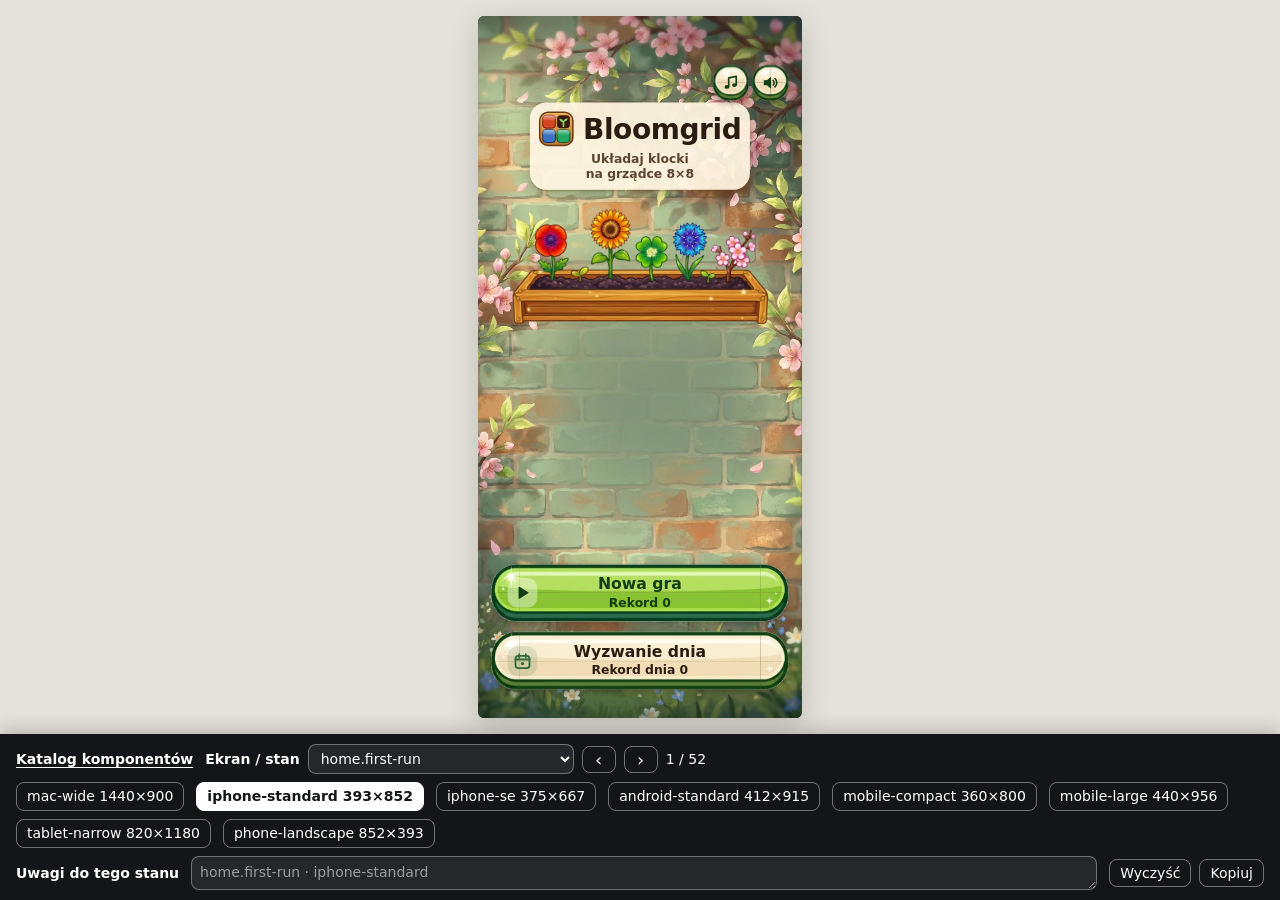
==== commit 9b4e3b6b: "Bloomgrid: prototyp r7.3" ====
--- a/bloomgrid/index.html
+++ b/bloomgrid/index.html
@@ -4,7 +4,7 @@
 <meta charset="utf-8">
 <meta name="viewport" content="width=device-width,initial-scale=1,viewport-fit=cover">
 <meta name="color-scheme" content="light">
-<title>Bloomgrid — prototyp r7.1</title>
+<title>Bloomgrid — prototyp r7.3</title>
 <link rel="stylesheet" href="assets/bloomgrid.css">
 <script src="assets/bloomgrid-rules.js"></script>
 <script src="assets/bloomgrid-ui.js"></script>
@@ -81,7 +81,7 @@
     'data-target-id': targetId,
     'data-fixture-id': st.fixture_id,
     style: { width: tg.width + 'px', height: tg.height + 'px', '--pad-t': geo.sp.t + 'px', '--pad-b': geo.sp.b + 'px', '--pad-x': geo.padX + 'px',
-      '--score-gap': (geo.sp.s || 0) + 'px', '--tray-gap': (geo.sp.g || 0) + 'px', '--min-h': geo.minH + 'px', '--board-w': geo.boardW + 'px', '--side-w': (geo.sideW || 380) + 'px', '--content-w': (geo.wide ? 380 : geo.colW - 2 * geo.padX) + 'px' }
+      '--score-gap': (geo.sp.s || 0) + 'px', '--tray-gap': (geo.sp.g || 0) + 'px', '--min-h': geo.minH + 'px', '--board-w': geo.boardW + 'px', '--side-w': (geo.sideW || 380) + 'px', '--content-w': (geo.wide ? 380 : geo.colW - 2 * geo.padX) + 'px', '--card-slot-h': (geo.cardSlotH || 216) + 'px' }
   });
 
   function urlFor(s, t) { var u = new URLSearchParams(); u.set('mode', 'user_preview'); u.set('state', s); u.set('target', t); return '?' + u.toString(); }
@@ -120,7 +120,7 @@
     var bar = BG.previewToolbar({
       catalogHref: 'catalog.html?target=' + encodeURIComponent(targetId),
       states: manifest.states.map(function (s) { return { state_id: s.state_id, screen_id: SCREEN[(fixtures.fixtures[s.fixture_id].scenarios[s.state_id.replace(/\.en$/, '')] || {}).screen] }; }),
-      stateId: stateId, targetId: targetId, noteStateId: stateId, targets: manifest.targets, replay: !!(sc.replay || sc.levelUp),
+      stateId: stateId, targetId: targetId, noteStateId: stateId, targets: manifest.targets, replay: !!sc.replay,
       onState: function (s) { location.search = urlFor(s, targetId); },
       onTarget: function (t) { location.search = urlFor(stateId, t); }
     });
@@ -206,7 +206,9 @@
       endMarks();
       overlay = BG.gameOverPanel({ elementId: 'element.game.over', prefix: 'element.game.over.', S: S, loc: loc, mode: sc.mode, score: o.score, record: o.record, recordBefore: recordBefore, newRecord: o.newRecord, dailyInfo: o.dailyInfo, row: geo.wide || geo.layout === 'landscape',
         level: daily ? null : BG.levelOf(o.score), motif: daily ? null : BG.motifOf(circleStart, BG.levelOf(o.score)),
-        onAgain: function () { ctx.nav.go(daily ? 'game.daily-start' : 'game.classic-start'); }, onHome: function () { ctx.nav.go('home.with-records'); } });
+        /* r7.3 (Q364, Q365): kropelki gry klasycznej przechodzą do następnej gry; wyzwanie dnia — bez przenoszenia. */
+        drops: daily ? 0 : (o.drops || 0),
+        onAgain: function () { ctx.nav.go(daily ? 'game.daily-start' : (o.drops > 0 ? 'game.classic-start-drops' : 'game.classic-start')); }, onHome: function () { ctx.nav.go('home.with-records'); } });
       surface.append(overlay);
       /* Nagłówek pod panelem zgadza się z panelem: po nowym rekordzie pokazuje nowy rekord (R-4.1, R-3.4);
          po podejściu zakończonym innego dnia nie pokazuje rekordu dnia (R-3.6). */
@@ -293,15 +295,20 @@
         onAction: function () { if (!ctx.nav.live) return; saveWrap.remove(); ctx.nav.say('Symulacja: ponowny zapis udany — komunikat znika (R-4.5)'); } }));
       if (geo.saveOver) { scoreWrap.append(saveWrap); saveWrap = null; }
     }
-    var main;
+    var main, side = null;
+    /* r7.3 (Q339, Q348): miejsce karty ruchu. mac-wide — stałe gniazdo 210 px w kolumnie pod Podlewaniem (nie zasłania planszy);
+       telefony — warstwa nad ekranem: karta stoi dolną krawędzią 6 px nad paskiem Podlewania i zachodzi na wynik i nagłówek,
+       a na górę planszy dopiero, gdy jest wyższa niż to miejsce (wtedy półprzezroczysta). phone-merged i landscape: tymczasowo ta sama reguła (BLG-20). */
+    var cardSlot = geo.wide ? h('div', { 'class': 'bg-card-slot' }) : null;
+    var cardLayer = geo.wide ? null : h('div', { 'class': 'bg-card-layer' });
     if (geo.wide) {
       screen.append(head);
       main = h('div', { 'class': 'bg-game-main', style: { '--board-w': geo.boardW + 'px' } },
-        board.el, h('div', { 'class': 'bg-side' }, scoreWrap, strip, tray.el, saveWrap));
+        board.el, side = h('div', { 'class': 'bg-side' }, scoreWrap, strip, cardSlot, tray.el, saveWrap));
     } else if (geo.layout === 'landscape') {
       /* Q180, Q200: telefon w poziomie — plansza po lewej, po prawej kolumna: nagłówek, wynik, pasek serii i punktów, trójka. */
       main = h('div', { 'class': 'bg-game-main', style: { '--board-w': geo.boardW + 'px' } },
-        board.el, h('div', { 'class': 'bg-side' }, head, levelRow, scoreWrap, strip, h('div', { 'class': 'bg-tray-wrap' }, tray.el), saveWrap));
+        board.el, side = h('div', { 'class': 'bg-side' }, head, levelRow, scoreWrap, strip, h('div', { 'class': 'bg-tray-wrap' }, tray.el), saveWrap));
     } else {
       screen.append(head, levelRow);
       main = h('div', { 'class': 'bg-game-main', style: { '--board-w': geo.boardW + 'px' } },
@@ -309,10 +316,46 @@
         saveWrap, h('div', { 'class': 'bg-tray-wrap' }, tray.el));
     }
     screen.append(main);
+    if (cardLayer) screen.append(cardLayer);
     ctx.root.append(screen);
+    var merged = geo.layout === 'phone-merged', land = geo.layout === 'landscape';
+    function placeCard(el) {
+      if (geo.wide || !el.isConnected) return;
+      var sr = screen.getBoundingClientRect(), k = sr.width / screen.offsetWidth || 1;
+      var rel = function (n) { var r = n.getBoundingClientRect(); return { top: (r.top - sr.top) / k, bottom: (r.bottom - sr.top) / k, left: (r.left - sr.left) / k, width: r.width / k }; };
+      var hd = rel(head), an = rel(merged ? scoreWrap : strip), bd = rel(board.el), col = rel(land ? side : board.el);
+      var cw = land ? col.width : geo.colW - 2 * geo.padX;
+      el.style.maxWidth = cw + 'px';
+      var hgt = el.offsetHeight, w = el.offsetWidth, bottom = an.top - 6;
+      var top = bottom - hd.top >= hgt ? bottom - hgt : hd.top;
+      el.style.left = Math.round(col.left + col.width / 2 - w / 2) + 'px';
+      el.style.top = Math.round(top) + 'px';
+      /* Na planszy (z ramą wysuniętą 8 px) karta jest półprzezroczysta — tylko część nad planszą (--opaque-h); nad nagłówkiem i wynikiem
+         jest nieprzezroczysta (poprawka po zrzutach r7.3). */
+      var overB = !land && top + hgt > bd.top - 8;
+      el.classList.toggle('is-over-board', overB);
+      el.style.setProperty('--opaque-h', Math.max(0, Math.round(bd.top - 8 - top)) + 'px');
+      /* Tabliczka wyniku pod kartą: całkiem zakryta albo na czas karty ukryta — nic nie wystaje spod karty ani nie prześwituje. */
+      var sc = rel(score.el), cardBottom = top + hgt, cardLeft = col.left + col.width / 2 - w / 2;
+      var overlap = sc.bottom > top && sc.top < cardBottom && sc.left < cardLeft + w && sc.left + sc.width > cardLeft;
+      var inside = sc.top >= top && sc.bottom <= cardBottom && sc.left >= cardLeft && sc.left + sc.width <= cardLeft + w;
+      score.el.style.visibility = overlap && !inside ? 'hidden' : '';
+    }
+    /* Karta zniknęła (koniec kroku kolejki, zastąpienie) — tabliczka wyniku wraca. */
+    if (cardLayer) new MutationObserver(function () { if (!cardLayer.querySelector('.bg-mcard')) score.el.style.visibility = ''; }).observe(cardLayer, { childList: true });
+    var recordShown = false;
+    /* Wpisy karty: awans (tylko gra klasyczna, Q342) i nowy rekord raz na grę, w ruchu, który przekracza rekord trybu sprzed gry;
+       przy rekordzie 0 sprzed gry wpisu nie ma (Q343, Q352). W wyzwaniu dnia tylko wtedy, gdy podejście liczy się do rekordu dnia
+       (data urządzenia bez zmiany od rozpoczęcia, R-3.6; w prototypie zawsze tak w grze na żywo). */
+    function milestones(after, beforeScore, live) {
+      var m = { score: after };
+      if (!daily && BG.levelOf(after) > BG.levelOf(beforeScore)) m.level = { n: BG.levelOf(after), motif: BG.motifOf(0, BG.levelOf(after)) };
+      if (!recordShown && recordBefore > 0 && after > recordBefore && beforeScore <= recordBefore) { m.record = true; if (live) recordShown = true; }
+      return m;
+    }
 
     /* Stan gry z fixture; klatka ruchu (move) liczona regułami z położenia przed ruchem. */
-    var state = { board: BGRules.parseBoard(sc.board), tray: sc.tray.slice(), score: sc.score, combo: sc.combo, dry: sc.dry };
+    var state = { board: BGRules.parseBoard(sc.board), tray: sc.tray.slice(), score: sc.score, drops: sc.drops || 0 };
     var view = {}, moveRes = null;
     /* r7: w user_preview stany z polem replay zaczynają się sprzed ruchu, a prototyp sam wykonuje ruch ze scenariusza po 0,7 s —
        widać jego animacje (pochwała, Podlewanie, Kolorowa rabata, święto, awans). „Odtwórz” w pasku narzędzi powtarza. */
@@ -323,18 +366,31 @@
       var res = BGRules.play(state, sc.move.slot, sc.move.row, sc.move.col, BGRules.rng(sc.seed));
       moveRes = res;
       state = res.state;
-      view.points = res.move.points;
-      /* r6 (Q189, Q203), r7: premia „Pusta grządka” z danych scenariusza (move.emptyBonus, r7: +2500) — w sumie punktów ruchu, bez osobnego
-         dopisku (premię pokazuje pochwała „Pusta grządka! +2500”); punktacji prototyp nie liczy. */
+      /* r6 (Q189, Q203), r7: premia „Pusta grządka” z danych scenariusza (move.emptyBonus) — w sumie punktów ruchu;
+         r7.3: w rozbiciu karty jako „Pusta grządka +N”; punktacji prototyp nie liczy. */
       if (sc.move.emptyBonus) {
-        view.points = Object.assign({}, res.move.points, { total: res.move.points.total + sc.move.emptyBonus });
+        res.move.points = Object.assign({}, res.move.points, { total: res.move.points.total + sc.move.emptyBonus });
         state.score += sc.move.emptyBonus;
+      }
+      /* r7.3 (Q356, Q360): stała klatka stanu po ruchu pokazuje jeden krok kolejki komunikatów tego ruchu — sc.step (points, drops,
+         full, record, level), domyślnie pierwszy. Kropelki w pigułce i poziom (tło, etykieta) odpowiadają chwili tego kroku:
+         przed krokiem kropelek/święta — stan sprzed ruchu, w święcie — 3 kropelki, przed krokiem poziomu — poprzedni poziom. */
+      var ms0 = milestones(state.score, sc.score, false); ms0.empty = sc.move.emptyBonus || 0;
+      var steps0 = BG.stepsFor(res.move, ms0), want = sc.step || (steps0[0] && steps0[0].step);
+      var idx = steps0.map(function (x) { return x.step; }).indexOf(want), cur = steps0[idx];
+      if (cur) {
+        view.card = cur;
+        var dropsIdx = steps0.map(function (x) { return x.step; }).indexOf(steps0.some(function (x) { return x.step === 'full'; }) ? 'full' : 'drops');
+        view.drops = cur.step === 'full' ? 3 : (dropsIdx >= 0 && idx < dropsIdx ? res.move.points.dropsBefore : state.drops);
+        if (cur.step === 'full') view.fullWatering = true;
+        var lvIdx = steps0.map(function (x) { return x.step; }).indexOf('level');
+        if (lvIdx > idx) view.levelBefore = BG.levelOf(sc.score);
       }
     }
     if (sc.drag) view.drag = sc.drag;
     /* Poziomy (Q147–Q153, tylko gra klasyczna): poziom z wyniku. r7.1 (Q219, Q237): motyw wynika wyłącznie z poziomu — początek kręgu 0,
        poziom 1 = Łąka o świcie (BG.CIRCLE); tło powierzchni = motyw poziomu (pole background w fixture musi mu odpowiadać, sprawdza motif71.cjs). */
-    var level = BG.levelOf(state.score), circleStart = 0;
+    var level = view.levelBefore || BG.levelOf(state.score), circleStart = 0;
     if (!daily) {
       surface.setAttribute('data-background', BG.motifOf(circleStart, level));
       levelApi.set(level, BG.motifOf(circleStart, level));
@@ -344,54 +400,38 @@
       var motif = BG.motifOf(circleStart, newLevel), red = BG.fx.reduced();
       levelApi.set(newLevel, motif);
       BG.fx.crossfade(surface, function () { surface.setAttribute('data-background', motif); }, red);                       /* (11) */
-      BG.fx.levelUp(score.el.parentElement, BG.levelUpBadge({ S: S, level: newLevel, motif: motif, elementId: 'element.game.level-up' }), red); /* (10) na wyniku */
+      /* r7.3 (Q342): bez plakietki na wyniku — awans jest wpisem karty ruchu. */
       if (red) BG.fx.fade(levelApi.el); else BG.fx.play(levelApi.el, 'fx-pop', BG.MOTION.pop);
     }
     var game = BG.play({
       /* Warstwą przeciąganego klocka jest ekran (przewija się razem z planszą), nie cała powierzchnia. */
       geo: geo, S: S, loc: loc, state: replay ? stateBefore : state, seed: sc.seed, surface: screen, interactive: true, view: replay ? {} : view,
       board: board, tray: tray, score: score, strip: strip,
-      ids: { piece: 'element.game.piece-', drag: 'interaction.game.drag-piece-', combo: 'element.game.combo', points: 'element.game.move-points', praise: 'element.game.praise' },
+      ids: { piece: 'element.game.piece-', drag: 'interaction.game.drag-piece-', combo: 'element.game.combo', points: 'element.game.move-points', praise: 'element.game.praise',
+        card: 'element.game.move-card', level: 'element.game.level-up', record: 'element.game.new-record' },
+      card: { host: cardSlot || cardLayer, place: placeCard },
+      milestones: function (s, before) { return milestones(s.score, before, true); },
       animate: ctx.nav.live, levels: !daily,
       blocked: function () { return !ctx.nav.live || !!overlay || !!crash || !!step; },
-      onMove: function (s, before, x) {
-        if (daily || BG.levelOf(s.score) <= BG.levelOf(before)) return;
-        /* r7: po Pustej grządce plakietka awansu przychodzi ok. 1,5 s później (po napisie święta). */
-        if (x && x.emptyGarden) setTimeout(function () { onLevelChange(BG.levelOf(s.score)); }, BG.MOTION.emptyLevelDelay);
-        else onLevelChange(BG.levelOf(s.score));
-      },
+      /* r7.3 (Q360): nowy poziom (przenikanie tła, etykieta) zaczyna się razem z ostatnim krokiem kolejki — kartą „Nowy poziom”. */
+      onLevelStep: function (n) { if (!daily) onLevelChange(n); },
       onOver: function (s) {
-        openNoMoves({ score: s.score, record: Math.max(recordBefore, s.score), newRecord: s.score > recordBefore, dailyInfo: 'until-midnight' }, true);
+        openNoMoves({ score: s.score, record: Math.max(recordBefore, s.score), newRecord: s.score > recordBefore, dailyInfo: 'until-midnight', drops: s.drops || 0 }, true);
       }
     });
     if (sc.overlay === 'confirm') openConfirm(false);
-    if (sc.over) openOver({ score: sc.score, record: sc.over.record, newRecord: sc.over.newRecord, dailyInfo: sc.over.dailyInfo }, false, false);
-    /* game.level-up, game.level-up-praise: stała klatka awansu — nowe tło, etykieta poziomu i plakietka na wyniku (Q188: nie na planszy
-       ani trójce); na żywo plakietka znika po 1,5 s. */
-    if (sc.levelUp && !replay) {
-      var lub = BG.levelUpBadge({ S: S, level: level, motif: BG.motifOf(circleStart, level), elementId: 'element.game.level-up' });
-      score.el.parentElement.append(lub);
-      if (ctx.nav.live) setTimeout(function () { lub.remove(); }, BG.MOTION.levelUp);
-    }
-    /* r7 (Q233, Q234): stany z pochwałą — stała klatka pochwały z ruchu scenariusza (pierwszeństwo: Pusta grządka, Kolorowa rabata,
-       drabina według siły ruchu); „Rajski ogród!” z rozbłyskiem płatków. Inne miejsce niż plakietka awansu (na wyniku). */
-    if (sc.showPraise && moveRes && !replay) {
-      var pv = BG.praiseFor(moveRes.move, state.combo, !!sc.emptyGarden);
-      if (pv && pv !== 'empty-garden') {
-        board.el.append(BG.praise({ S: S, variant: pv, elementId: 'element.game.praise' }));
-        if (pv === 'paradise') { var bst = BG.petalBurst(16); bst.classList.add('is-static'); board.el.append(bst); }
-      }
-    }
+    if (sc.over) openOver({ score: sc.score, record: sc.over.record, newRecord: sc.over.newRecord, dailyInfo: sc.over.dailyInfo, drops: sc.drops || 0 }, false, false);
+    /* r7.3: plakietka awansu na wyniku i osobna pochwała nad planszą usunięte — stałą klatkę ruchu pokazuje karta ruchu (view.card). */
     /* game.empty-garden* (Q189, Q203, r7): stan po ruchu, który opróżnił planszę — rozkwit na całej planszy i pochwała „Pusta grządka! +2500”;
        capture: stała klatka (bez lotu płatków przez ekran — to tylko ruch); user_preview: święto (12) z ruchu scenariusza. */
-    if (sc.emptyGarden && !replay) {
-      var eg = BG.emptyGarden({ S: S, loc: loc, n: sc.move && sc.move.emptyBonus, elementId: 'element.game.praise' });
-      board.fx.append(BG.emptyBloomFrame(board)); board.el.append(eg);
-    }
+    /* r7.3 (Q366, Q367): bez napisu „Pusta grządka! +N” na planszy — komunikat to karta 4; zostaje rozkwit pól planszy. */
+    /* Korekta Q366 (r7.3): bez płatków na polach planszy — efekt Pustej grządki jest tylko w karcie 4. Stała klatka game.empty-garden
+       to chwila karty 4 w pauzie trójki (Q241: nowa trójka po 1900 ms) — miejsca trójki są puste (klocki ukryte, układ bez zmian). */
+    if (sc.emptyGarden && !replay && view.card && view.card.step === 'points') tray.pieces.filter(Boolean).forEach(function (pe) { pe.style.visibility = 'hidden'; });
     /* Ruch odtwarzany 0,7 s po gotowości strony (obrazy wczytane), żeby było widać stan sprzed ruchu. */
     var startReplay = replay ? function () { setTimeout(function () { game.playMove(sc.move, { emptyGarden: sc.emptyGarden ? sc.move.emptyBonus : 0 }); }, 700); } : null;
     /* Stany game.no-moves-*: krok końca; w user_preview po 1,5 s (albo po stuknięciu) panel końca. */
-    if (sc.noMoves) openNoMoves({ score: sc.score, record: Math.max(recordBefore, sc.score), newRecord: sc.score > recordBefore, dailyInfo: 'until-midnight' }, ctx.nav.live);
+    if (sc.noMoves) openNoMoves({ score: sc.score, record: Math.max(recordBefore, sc.score), newRecord: sc.score > recordBefore, dailyInfo: 'until-midnight', drops: sc.drops || 0 }, ctx.nav.live);
     if (sc.alert === 'crash') {
       crash = h('div', { 'class': 'bg-crash' }, BG.alert({ variant: 'crash', S: S, elementId: 'element.app.crash', interactionId: 'interaction.app.crash-restart',
         onAction: function () { ctx.nav.go('home.resume-available'); } }));
--- a/bloomgrid/assets/bloomgrid.css
+++ b/bloomgrid/assets/bloomgrid.css
@@ -153,22 +153,16 @@
 /* r7: obraz z generatora 88×96 (2×); ramka stała, roślina rośnie w obrazie (doniczka tej samej szerokości we wszystkich stopniach). */
 .bg-plant img{display:block;width:100%;height:100%;object-fit:contain;object-position:50% 100%;-webkit-user-drag:none;user-select:none}
 .bg-combo[data-stage="5"]{box-shadow:inset 0 2px 0 rgba(255,255,255,.8),inset 0 -2px 0 rgba(150,90,20,.25),0 0 0 2px #B07A12,0 0 12px 2px rgba(255,210,74,.75),0 4px 8px rgba(20,12,4,.35)}
-.bg-combo-mult{min-width:20px}
 .bg-drops{display:inline-flex;gap:1px;align-items:center}
 .bg-drop{display:inline-flex;width:10px;height:13px}
 .bg-drop svg{width:100%;height:100%}
-/* Ostatnia kropla: pąk i kwiat mają obraz zwiędłej rośliny (plant-wilt); kiełek, listki i złoty kwiat — swój obraz przygaszony. */
-.bg-combo[data-wilt=true] .bg-plant:not([data-img=wilt]) img{filter:saturate(.5) brightness(.9) sepia(.2)}
+/* r7.3 (Q358): bez więdnięcia i obrazu zwiędłej rośliny (usunięte). */
 .bg-wide .bg-combo{height:34px;font-size:19px;padding-left:52px}
 .bg-wide .bg-plant{width:50px;height:56px}
 .fx-grow .bg-plant{animation:fx-grow .3s ease-out}
 .fx-grow{animation:fx-grow-glow .3s ease-out}
 @keyframes fx-grow{0%{transform:translateY(0) scale(.85)}45%{transform:translateY(-6px) scale(1.15)}100%{transform:translateY(0) scale(1)}}
 @keyframes fx-grow-glow{0%{filter:none}40%{filter:drop-shadow(0 0 8px rgba(255,220,90,.95))}100%{filter:none}}
-.fx-wither .bg-plant{animation:fx-wither-plant .4s ease-in forwards}
-.fx-wither{animation:fx-wither .4s ease-in forwards}
-@keyframes fx-wither-plant{0%{transform:rotate(0)}100%{transform:rotate(28deg) translateY(4px);filter:saturate(.2) brightness(.8)}}
-@keyframes fx-wither{0%{opacity:1;transform:translateY(0)}60%{opacity:1}100%{opacity:0;transform:translateY(10px)}}
 
 /* component.move-points */
 .bg-points{display:flex;flex-direction:column;align-items:center;text-align:center;line-height:1.1;font-variant-numeric:tabular-nums;color:var(--green-d)}
@@ -491,29 +485,8 @@
 .fx-screen-rain.is-anim .fx-screen-petal{animation:fx-screen-fall 1.6s linear both}
 @keyframes fx-screen-fall{0%{opacity:0;transform:translateY(0) rotate(0)}10%{opacity:1}85%{opacity:1}100%{opacity:0;transform:translateY(var(--fall,900px)) rotate(var(--rot))}}
 
-/* component.level-up-badge (r6, Q150): ta sama miodowa plakietka co pochwała, dwa wiersze: „Poziom N!” i nazwa motywu. */
-/* Q188: plakietka stoi na wyniku (środek plakietki = środek elementu wyniku), nie na planszy ani trójce; wysokość jak wynik (telefony 58 px, mac-wide 79 px). */
-.bg-levelup{position:absolute;left:50%;top:50%;z-index:6;transform:translate(-50%,-50%);display:flex;flex-direction:column;align-items:center;justify-content:center;gap:1px;width:max-content;padding:6px 22px 7px;border-radius:24px;color:#3A2405;text-align:center;pointer-events:none;box-sizing:border-box;
-  background:linear-gradient(180deg,#FFE9A6 0%,#F7C95A 52%,#E9A93A 100%);box-shadow:inset 0 2px 0 rgba(255,255,255,.7),inset 0 -3px 0 rgba(150,90,20,.35),0 0 0 2.5px #6F460F,0 6px 14px rgba(20,12,4,.4)}
-.bg-levelup-num{font:900 24px/1.1 var(--font);white-space:nowrap}
-.bg-levelup-name{font:800 15px/1.15 var(--font);white-space:nowrap}
-.bg-wide .bg-levelup{padding:9px 30px 10px;border-radius:30px}
-.bg-wide .bg-levelup-num{font-size:32px}
-.bg-wide .bg-levelup-name{font-size:17px}
-
-/* component.empty-garden (r6, Q189): plakietka jak pochwała, większa; rozkwit — płatki pięciu kolorów na polach całej planszy. */
-/* r7: święto Pustej grządki — największa pochwała w grze (32 px, mac-wide 48 px, złoto-różowy blask), 2,5 s. */
-.bg-empty-garden{font-size:32px;padding:12px 28px 14px;white-space:normal;width:max-content;max-width:calc(100% - 24px);text-align:center;text-wrap:balance;border-radius:30px;z-index:7;
-  background:linear-gradient(180deg,#FFF8DC 0%,#FFE070 45%,#FFB347 75%,#FF8FB8 100%);box-shadow:inset 0 2px 0 rgba(255,255,255,.9),inset 0 -3px 0 rgba(150,60,40,.35),0 0 0 3px #7A3A10,0 0 34px 12px rgba(255,220,110,.85),0 6px 16px rgba(20,12,4,.45)}
-.bg-wide .bg-empty-garden{font-size:48px}
-.bg-empty-bloom{position:absolute;inset:0;pointer-events:none}
-.bg-empty-petal{position:absolute;opacity:.92;filter:drop-shadow(0 2px 2px rgba(0,0,0,.35))}
-.fx-empty-petal{animation:fx-empty-petal 1.2s ease-out both}
-@keyframes fx-empty-petal{0%{opacity:0;scale:.2}25%{opacity:1;scale:1.15}35%{scale:1}80%{opacity:1}100%{opacity:0;scale:.9;translate:0 -6px}}
-.fx-empty{animation:fx-empty 2.5s ease-out forwards}
-.fx-empty-reduced{animation:fx-empty-reduced 2.5s linear forwards}
-@keyframes fx-empty{0%{opacity:0;transform:translate(-50%,-50%) scale(.5)}8%{opacity:1;transform:translate(-50%,-50%) scale(1.12)}14%{transform:translate(-50%,-50%) scale(1)}88%{opacity:1;transform:translate(-50%,-50%) scale(1)}100%{opacity:0;transform:translate(-50%,-50%) scale(1.04)}}
-@keyframes fx-empty-reduced{0%{opacity:0}6%{opacity:1}94%{opacity:1}100%{opacity:0}}
+/* r7.3 (Q342): component.level-up-badge usunięty — awans jest wpisem karty ruchu (.bg-mcard-chip.is-level). */
+
 .fx-levelup{animation:fx-levelup 1.5s ease-out forwards}
 .fx-levelup-reduced{animation:fx-levelup-reduced 1.5s linear forwards}
 @keyframes fx-levelup{0%{opacity:0;transform:translate(-50%,-50%) scale(.7)}14%{opacity:1;transform:translate(-50%,-50%) scale(1.06)}22%{transform:translate(-50%,-50%) scale(1)}85%{opacity:1;transform:translate(-50%,-50%) scale(1)}100%{opacity:0;transform:translate(-50%,-50%) scale(1)}}
@@ -531,7 +504,6 @@
 .fx-sweep{position:absolute;border-radius:8px;mix-blend-mode:screen;animation:fx-sweep ease-in-out forwards;background:linear-gradient(90deg,rgba(255,214,90,0) 0%,rgba(255,226,120,.9) 45%,rgba(255,250,215,.95) 50%,rgba(255,226,120,.9) 55%,rgba(255,214,90,0) 100%) no-repeat;background-size:40% 100%}
 .fx-sweep.is-col{background:linear-gradient(180deg,rgba(255,214,90,0) 0%,rgba(255,226,120,.9) 45%,rgba(255,250,215,.95) 50%,rgba(255,226,120,.9) 55%,rgba(255,214,90,0) 100%) no-repeat;background-size:100% 40%;animation-name:fx-sweep-col}
 .fx-tile.fx-bloom{animation:fx-bloom ease-in forwards}
-.fx-badge{animation:fx-badge ease-out forwards}
 .fx-fadeout{animation:fx-fadeout ease-out forwards}
 .fx-settle{animation:fx-settle .15s ease-out}
 .fx-pop{animation:fx-pop .25s ease-out}
@@ -548,9 +520,6 @@
 @keyframes fx-bloom{0%{transform:scale(1);opacity:1}30%{transform:scale(1.14);opacity:1}100%{transform:scale(.3) rotate(18deg);opacity:0}}
 @keyframes fx-sweep{0%{background-position:-60% 0;opacity:0}15%{opacity:1}85%{opacity:1}100%{background-position:160% 0;opacity:0}}
 @keyframes fx-sweep-col{0%{background-position:0 -60%;opacity:0}15%{opacity:1}85%{opacity:1}100%{background-position:0 160%;opacity:0}}
-@keyframes fx-badge{0%{transform:translate(0,-50%) scale(.4);opacity:0}25%{transform:translate(0,-50%) scale(1.3);opacity:1}45%{transform:translate(0,-50%) scale(1)}80%{opacity:1}100%{opacity:0}}
-.fx-badge.is-col{animation-name:fx-badge-col}
-@keyframes fx-badge-col{0%{transform:translate(-50%,-100%) scale(.4);opacity:0}25%{transform:translate(-50%,-100%) scale(1.3);opacity:1}45%{transform:translate(-50%,-100%) scale(1)}80%{opacity:1}100%{opacity:0}}
 @keyframes fx-fadeout{from{opacity:1}to{opacity:0}}
 @keyframes fx-settle{0%{transform:scale(.84)}60%{transform:scale(1.06)}100%{transform:scale(1)}}
 @keyframes fx-pop{0%{transform:scale(1)}40%{transform:scale(1.22)}100%{transform:scale(1)}}
@@ -565,5 +534,252 @@
 
 /* reduced-motion (Q137): bez ruchu; zostają tylko zmiany przezroczystości ≤ 150 ms (fx-fade, fx-fadeout, pochwała). */
 @media (prefers-reduced-motion:reduce){
-  .bg-anim *:not(.fx-fade):not(.fx-fadeout):not(.fx-praise-reduced):not(.fx-levelup-reduced):not(.fx-bgfade):not(.fx-empty-reduced){animation:none !important;transition:none !important}  .fx-fadeout{animation-duration:.15s !important}
+  .bg-anim *:not(.fx-fade):not(.fx-fadeout):not(.fx-praise-reduced):not(.fx-bgfade):not(.fx-empty-reduced):not(.fx-card-in-reduced):not(.fx-card-out-reduced):not(.is-reduced):not(.is-skip){animation:none !important;transition:none !important}  .fx-fadeout{animation-duration:.15s !important}
 }
+
+/* ===== r7.3 (Q339–Q354): karta ruchu, święto pełnego podlania, większa roślina Podlewania, „+500” zamiast „×2” ===== */
+
+/* Plakietka linii jednego koloru „+500” (Q346; było „×2”): moneta wydłużona do 24 px (mac-wide 30 px), prawa krawędź jak w r7.2 + 2 px,
+   lewa krawędź na krawędzi pól (Q59: nie zasłania pola). */
+.bg-badge{width:24px;font-size:9px;letter-spacing:-.04em}
+.bg-wide .bg-badge{width:30px;font-size:11px}
+
+/* Podlewanie (Q345): roślina 56×61 na telefonach (pasek 54 px), 66×72 na mac-wide (było 44×48 i 50×56); obrazy 132×144 (2× ramki 66×72). */
+.bg-combo{height:32px;padding-left:58px}
+.bg-plant{width:56px;height:61px}
+/* Telefony: największa roślina, która przy wyniku 9 999 999 zostawia ≥ 2 px do tabliczki wyniku: 56×61, przy treści węższej niż 335 px
+   mniejsza (mobile-compact 49×53). */
+.bg-phone{--plant-w:min(56px, calc(var(--content-w, 361px) - 279px))}
+.bg-phone .bg-combo{padding-left:calc(var(--plant-w) + 2px)}
+.bg-phone .bg-plant{width:var(--plant-w);height:calc(var(--plant-w) * 1.0893)}
+.bg-phone .bg-strip{--strip-h:54px}
+.bg-wide .bg-combo{height:38px;font-size:21px;padding-left:70px}
+.bg-wide .bg-plant{width:66px;height:72px}
+/* landscape (tymczasowo, BLG-20): pasek 44 px jak w r7.2, roślina 44×48. */
+.bg-land .bg-strip{--strip-h:44px}
+.bg-land .bg-combo{height:30px;padding-left:46px}
+.bg-land .bg-plant{width:44px;height:48px}
+/* mac-wide (Q345): kolumna wynik | 24 px | Podlewanie 76 px (roślina 72 px nad dnem pigułki) | 24 px | gniazdo karty 216 px | 24 px | trójka
+   (razem 559 px przy planszy 564 px). Prześwit roślina–tabliczka wyniku 26 px (r7.2: roślina sięgała do wyniku), pigułka–karta 24 px (r7.2: 6 px). */
+.bg-wide .bg-side{gap:24px}
+.bg-wide .bg-strip{height:76px;justify-content:flex-end;gap:0}
+.bg-wide .bg-card-slot{position:relative;height:var(--card-slot-h,216px);display:flex;justify-content:center;align-items:flex-start}
+.bg-strip-right:empty{display:none}
+
+/* component.move-card (Q339–Q343): kremowa karta z brązowym obrysem; pochwała największa, pod nią suma i rozbicie, potem wpisy. */
+.bg-card-layer{position:absolute;inset:0;pointer-events:none;z-index:9}
+.bg-mcard{position:absolute;box-sizing:border-box;display:flex;flex-direction:column;align-items:center;gap:4px;width:max-content;max-width:361px;padding:8px 14px 10px;border-radius:20px;text-align:center;pointer-events:none;color:#2A1C10;
+  background:rgba(255,246,226,.97);box-shadow:0 0 0 2px #8A5A1E,0 3px 0 2px rgba(90,60,30,.22),0 8px 20px rgba(20,12,4,.35);transition:opacity .12s linear}
+.bg-card-slot > .bg-mcard{position:relative;max-width:380px;padding:12px 18px 14px;gap:6px;border-radius:24px}
+/* Oprawa karty rośnie ze szczeblem (Q2): 3 — złoty obrys i poświata, 4 — złoto-różowy obrys i mocna poświata. */
+.bg-mcard[data-rung="2"]{box-shadow:0 0 0 2px #8A5A1E,0 0 12px 2px rgba(255,214,90,.45),0 8px 20px rgba(20,12,4,.35)}
+.bg-mcard[data-rung="3"]{box-shadow:0 0 0 2.5px #B07A12,0 0 18px 4px rgba(255,214,90,.6),0 8px 20px rgba(20,12,4,.35)}
+.bg-mcard[data-rung="4"]{background:linear-gradient(180deg,rgba(255,250,232,.98),rgba(255,236,240,.98));box-shadow:0 0 0 3px #C2741C,0 0 26px 8px rgba(255,200,120,.7),0 8px 20px rgba(20,12,4,.4)}
+.bg-mcard[data-rung="flowerbed"]{box-shadow:0 0 0 2px #7A1E4A,0 0 14px 3px rgba(255,160,200,.5),0 8px 20px rgba(20,12,4,.35)}
+/* Na planszy (Q348): półprzezroczysta; nad przeciąganym klockiem wyraźnie przygasa. */
+.bg-mcard.is-dimmed{opacity:.18}
+.bg-mcard .bg-praise{position:relative;left:auto;top:auto;transform:none;max-width:100%;z-index:auto;white-space:nowrap}
+/* Pochwała w karcie (Q2): szczeble 24 / 27 / 30 / 33 px na telefonach, 30 / 34 / 37 / 40 px na mac-wide; „Kolorowa rabata!” jak szczebel 2.
+   Mieści się w jednym wierszu karty na każdym targecie (najwęższa treść 328 px). */
+.bg-mcard .bg-praise[data-variant=great]{font-size:24px;padding:6px 18px 8px}
+.bg-mcard .bg-praise[data-variant=wonderful],.bg-mcard .bg-praise[data-variant=flowerbed]{font-size:27px;padding:7px 20px 9px}
+.bg-mcard .bg-praise[data-variant=amazing]{font-size:30px;padding:8px 22px 10px}
+.bg-mcard .bg-praise[data-variant=paradise]{font-size:33px;padding:9px 22px 11px}
+.bg-wide .bg-mcard .bg-praise[data-variant=great]{font-size:30px}
+.bg-wide .bg-mcard .bg-praise[data-variant=wonderful],.bg-wide .bg-mcard .bg-praise[data-variant=flowerbed]{font-size:34px}
+.bg-wide .bg-mcard .bg-praise[data-variant=amazing]{font-size:37px}
+.bg-wide .bg-mcard .bg-praise[data-variant=paradise]{font-size:40px}
+.bg-mcard .bg-praise .fx-burst{z-index:1}
+.bg-mcard .bg-points{display:flex;flex-direction:column;align-items:center;justify-content:center;max-width:100%;color:var(--green-d)}
+.bg-mcard .bg-points::before{display:none}
+.bg-mcard .bg-points-total{font-size:24px;line-height:1.05}
+.bg-points-parts{display:flex;flex-wrap:wrap;justify-content:center;column-gap:5px;font:700 13px/1.3 var(--font);color:#5A4630;max-width:100%}
+.bg-points-part{white-space:nowrap}
+.bg-points-part:not(:last-child)::after{content:" ·"}
+.bg-mcard-chips{display:flex;flex-wrap:wrap;justify-content:center;gap:4px 6px;max-width:100%}
+.bg-mcard-chip{display:inline-flex;align-items:center;gap:4px;padding:2px 10px 3px;border-radius:999px;font:800 13px/1.25 var(--font);white-space:nowrap}
+.bg-mcard-chip.is-level{background:#2F6B2A;color:#FFF6E2;box-shadow:0 0 0 1.5px #1D4A1A}
+.bg-mcard-chip.is-record{background:linear-gradient(180deg,#FFE9A6,#F2B544);color:#3A2405;box-shadow:0 0 0 1.5px #6F460F}
+.bg-wide .bg-mcard .bg-points-total{font-size:30px}
+.bg-wide .bg-points-parts{font-size:15px}
+.bg-wide .bg-mcard-chip{font-size:15px;padding:3px 12px 4px}
+/* r7.3 (Q364): kropelki przechodzące do następnej gry klasycznej — wiersz panelu końca pod poziomem. */
+.bg-over-drops{display:flex;align-items:center;align-self:center;width:fit-content;max-width:100%;box-sizing:border-box;margin:0 auto;gap:8px;font:700 14px/1.3 var(--font);color:#145C9E;text-align:left;text-wrap:balance}
+.bg-over-drops .bg-drops{flex:none;gap:2px}
+.bg-over-drops .bg-drop{width:13px;height:17px}
+/* r7.3 (Q355–Q360): kroki kolejki w karcie — kropelki, rekord, poziom. Jeden krok naraz. */
+.bg-mcard-gain{display:inline-flex;align-items:center;gap:8px;font:900 26px/1.1 var(--font);color:#145C9E}
+.bg-mcard-drops{display:inline-flex;gap:3px}
+.bg-mcard-drops .bg-drop{width:20px;height:26px}
+.bg-mcard-hint{font:700 13px/1.3 var(--font);color:#5A4630}
+.bg-mcard-big{display:inline-flex;align-items:center;justify-content:center;gap:8px;max-width:100%;box-sizing:border-box;padding:6px 18px 8px;border-radius:24px;font:900 22px/1.15 var(--font);text-align:center;text-wrap:balance}
+.bg-mcard-big.is-record{background:linear-gradient(180deg,#FFE9A6,#F2B544);color:#3A2405;box-shadow:0 0 0 2px #6F460F,0 0 16px 4px rgba(255,214,90,.55)}
+.bg-mcard-big.is-level{background:#2F6B2A;color:#FFF6E2;box-shadow:0 0 0 2px #1D4A1A}
+.bg-wide .bg-mcard-gain{font-size:32px}
+.bg-wide .bg-mcard-drops .bg-drop{width:24px;height:31px}
+.bg-wide .bg-mcard-hint{font-size:15px}
+.bg-wide .bg-mcard-big{font-size:26px;padding:8px 22px 10px}
+/* Podlewanie r7.3: bez „×c”; trzy kropelki większe (telefony 13×17, mac-wide 15×19), zawsze widoczne. */
+.bg-combo{gap:3px;padding-right:12px}
+.bg-combo .bg-drop{width:13px;height:17px}
+.bg-wide .bg-combo .bg-drop{width:15px;height:19px}
+.fx-card-in{animation:fx-card-in .25s ease-out both}
+.fx-card-in .bg-praise{animation:fx-card-praise .35s ease-out both}
+.fx-card-out{animation:fx-card-out .3s ease-in forwards}
+.fx-card-in-reduced{animation:fx-fade .15s linear both}
+.fx-card-out-reduced{animation:fx-fadeout-k .15s linear forwards}
+@keyframes fx-card-in{0%{opacity:0;transform:translateY(8px) scale(.96)}100%{opacity:1;transform:none}}
+@keyframes fx-card-praise{0%{transform:scale(.7)}60%{transform:scale(1.08)}100%{transform:scale(1)}}
+@keyframes fx-card-out{0%{opacity:1}100%{opacity:0;transform:translateY(-6px)}}
+@keyframes fx-fadeout-k{from{opacity:1}to{opacity:0}}
+
+.bg-screen{isolation:isolate}
+/* Poprawka r7.3: kwiatkiem święta jest roślina pigułki Podlewania (jedyny kwiatek na ekranie). Rośnie od dna doniczki do 2× (telefony)
+   albo 1,35× (mac-wide, do tabliczki wyniku), nad kartą ruchu i nagłówkiem (z-index w izolowanym ekranie); „×c” i krople zostają nad nią czytelne. */
+.bg-combo{--fw-s:2}
+.bg-wide .bg-combo{--fw-s:1.35}
+.bg-combo.is-fw .bg-plant{z-index:20}
+/* Telefony: środek wzrostu przesunięty w lewo (20% ramki), żeby powiększony kwiatek nie wychodził poza lewą krawędź ekranu. */
+.bg-phone .bg-combo.is-fw .bg-plant{transform-origin:20% 100%}
+.bg-combo.is-fw .bg-drops{position:relative;z-index:21}
+.bg-combo.is-fw-anim .bg-plant{animation:fw-plant 3s ease-out both}
+.bg-combo.is-fw-still .bg-plant{transform:scale(var(--fw-s));filter:drop-shadow(0 0 10px rgba(255,214,90,1)) drop-shadow(0 0 3px rgba(255,255,255,.9))}
+.bg-combo.is-fw-reduced .bg-plant{filter:drop-shadow(0 0 10px rgba(255,214,90,1))}
+.bg-combo.is-fw{animation:fw-pill 3s ease-out}
+@keyframes fw-plant{0%{transform:scale(1);filter:none}30%{transform:scale(var(--fw-s));filter:drop-shadow(0 0 14px rgba(255,214,90,1)) drop-shadow(0 0 4px #fff)}
+  45%{filter:drop-shadow(0 0 6px rgba(255,214,90,.8))}60%{filter:drop-shadow(0 0 14px rgba(255,214,90,1)) drop-shadow(0 0 4px #fff)}
+  80%{transform:scale(var(--fw-s));filter:drop-shadow(0 0 10px rgba(255,214,90,.9))}100%{transform:scale(1);filter:none}}
+@keyframes fw-pill{0%{box-shadow:inset 0 2px 0 rgba(255,255,255,.8),0 0 0 2px #B07A12}30%{box-shadow:inset 0 2px 0 rgba(255,255,255,.8),0 0 0 2px #B07A12,0 0 22px 8px rgba(255,214,90,.9)}100%{box-shadow:inset 0 2px 0 rgba(255,255,255,.8),0 0 0 2px #B07A12}}
+
+
+/* ===== r7.3, korekta Q366 (zaakceptowana przez Tomasza: „ładne, niech będą i użyjmy w grze”): osiem kart komunikatów chwilowych ===== */
+/* Wspólne: miejsce, jedna karta naraz, kremowa ramka z obrysem, cień, fonty i rozmiary (nagłówek 22 / 26 px, liczba 32 / 42 px, podpis 13 / 15 px).
+   Własne (data-art 1–8): ilustracja po lewej (.mcx-art, 76 / 100 px), kolor (--tint, obrys i poświata), wejście i efekt (.is-play), dźwięk (data-sound).
+   Bez .is-play każdy element ilustracji stoi w klatce szczytowej (capture i stała klatka stanu). */
+.bg-mcard{--art:76px;--tint:#FBE7B8;--tint2:#F3C873;--mc-bg:rgb(255,246,226);flex-direction:row;align-items:center;justify-content:flex-start;gap:12px;
+  box-sizing:border-box;width:100%;max-width:361px;min-width:0;min-height:104px;padding:10px 16px 10px 10px;border-radius:20px;text-align:left;
+  background:radial-gradient(120% 140% at 0% 50%,var(--tint) 0,rgba(255,246,226,0) 46%),var(--mc-bg);box-shadow:0 0 0 2px #8A5A1E,0 3px 0 2px rgba(90,60,30,.22),0 8px 20px rgba(20,12,4,.35)}
+.bg-wide .bg-mcard{--art:100px;max-width:380px;min-height:128px;gap:16px;padding:12px 20px 12px 12px;border-radius:24px}
+/* Telefony (poprawka po zrzutach r7.3): karta jest nieprzezroczysta nad nagłówkiem i wynikiem; półprzezroczysta (Q348) tylko część nad planszą —
+   --opaque-h (placeCard) to odległość od górnej krawędzi karty do górnej krawędzi ramy planszy. */
+.bg-mcard.is-over-board{--mc-bg:linear-gradient(180deg,rgb(255,246,226) 0 var(--opaque-h,0px),rgba(255,246,226,.82) var(--opaque-h,0px))}
+.bg-mcard-text{display:flex;flex-direction:column;align-items:flex-start;gap:2px;min-width:0;flex:1;position:relative;z-index:2}
+.bg-mcard-head{display:block;max-width:100%;font:900 22px/1.15 var(--font);color:#3A2405;text-align:left;text-wrap:balance}
+.bg-mcard-num{display:block;font:900 32px/1.05 var(--font);color:var(--green-d);font-variant-numeric:tabular-nums;white-space:nowrap}
+.bg-mcard-sub{display:block;max-width:100%;font:700 13px/1.3 var(--font);color:#5A4630;text-align:left;text-wrap:balance}
+.bg-wide .bg-mcard-head{font-size:26px}.bg-wide .bg-mcard-num{font-size:42px}.bg-wide .bg-mcard-sub{font-size:15px}
+.mcx-art{position:relative;z-index:2;flex:none;width:var(--art);height:var(--art);border-radius:16px;background:radial-gradient(circle at 50% 45%,#fff 0,var(--tint) 55%,var(--tint2) 100%);box-shadow:inset 0 0 0 1.5px rgba(138,90,30,.35);overflow:hidden}
+.mcx-art img,.mcx-art svg,.mcx-art span,.mcx-art div{position:absolute}
+.mcx-spark{width:18%;height:18%;filter:drop-shadow(0 0 3px #FFE070)}
+.mcx-star{height:auto;filter:drop-shadow(0 1px 1px rgba(90,50,0,.4))}
+.mcx-glow{inset:8%;border-radius:50%;filter:blur(8px);opacity:.9}
+.mcx-glow.pink{background:#FF9CC4}.mcx-glow.gold{background:#FFE07A}.mcx-glow.blue{background:#9AD4FF}
+.mcx-rays{inset:-40%;background:repeating-conic-gradient(from 0deg,rgba(255,214,90,.75) 0 10deg,rgba(255,214,90,0) 10deg 30deg);border-radius:50%;-webkit-mask:radial-gradient(circle,#000 20%,transparent 70%);mask:radial-gradient(circle,#000 20%,transparent 70%)}
+.mcx-rays.gold{background:repeating-conic-gradient(from 6deg,rgba(255,196,40,.85) 0 9deg,rgba(255,240,170,0) 9deg 24deg)}
+.mcx-rays.soft{opacity:.7}
+.mcx-sweep{top:-20%;bottom:-20%;left:58%;width:22%;background:linear-gradient(90deg,transparent,rgba(255,255,255,.95),transparent);transform:skewX(-18deg)}
+.mcx-sweep.gold{background:linear-gradient(90deg,transparent,rgba(255,232,140,.95),transparent)}
+.mcx-confetti{width:13%;height:13%;transform:rotate(var(--rot))}
+/* 1 · punkty — zieleń */
+.bg-mcard[data-art="1"]{--tint:#DDF2C4;--tint2:#9FD27A}
+.mcx-strip{left:4%;right:4%;top:30%;height:40%;display:flex;align-items:center;justify-content:space-between;padding:0 3%;border-radius:8px;background:linear-gradient(180deg,#9A6A3C,#6E4523);box-shadow:inset 0 -2px 0 rgba(0,0,0,.25);overflow:hidden}
+.mcx-strip .mcx-tile{position:relative;width:19%;height:auto}
+/* 2 · pochwała — złota rozeta; obrys i poświata rosną ze szczeblem (data-rung 1–4) */
+.bg-mcard[data-art="2"]{--tint:#FFF0B8;--tint2:#FFC94A;box-shadow:0 0 0 2px #8A5A1E,0 0 14px 3px rgba(255,214,90,.55),0 8px 20px rgba(20,12,4,.35)}
+.bg-mcard[data-art="2"][data-rung="3"]{box-shadow:0 0 0 2.5px #B07A12,0 0 18px 4px rgba(255,214,90,.65),0 8px 20px rgba(20,12,4,.35)}
+.bg-mcard[data-art="2"][data-rung="4"]{box-shadow:0 0 0 3px #C2741C,0 0 24px 7px rgba(255,200,120,.75),0 8px 20px rgba(20,12,4,.4)}
+.mcx-rosette{left:12%;top:8%;width:76%;height:auto;filter:drop-shadow(0 2px 2px rgba(90,50,0,.35))}
+.bg-mcard[data-art="2"] .bg-mcard-head{color:#8A4A06;text-shadow:0 1px 0 #FFE7A0}
+/* 3 · Kolorowa rabata — malina i złoto */
+.bg-mcard[data-art="3"]{--tint:#FFD6E6;--tint2:#F08CB4;box-shadow:0 0 0 2px #7A1E4A,0 0 16px 3px rgba(255,160,200,.55),0 8px 20px rgba(20,12,4,.35)}
+.mcx-arc{left:0;right:0;top:26%;height:48%;display:flex;align-items:center;justify-content:center;overflow:visible}
+.mcx-arc .mcx-tile{position:relative;width:21%;height:auto;margin:0 -1.5%;filter:drop-shadow(0 1px 1px rgba(80,0,40,.35))}
+.bg-mcard[data-art="3"] .bg-mcard-head{color:#8A1E52}
+/* 4 · Pusta grządka — złota poświata, rozkwit mini-planszy, opadające płatki, girlanda na ramce */
+.bg-mcard[data-art="4"]{--tint:#FFF3C8;--tint2:#FFD36A;--mc-bg:linear-gradient(180deg,#FFFBEE,#FFF0D8);box-shadow:0 0 0 2.5px #B07A12,0 0 24px 6px rgba(255,214,90,.65),0 8px 20px rgba(20,12,4,.35)}
+.bg-mcard[data-art="4"].is-over-board,.bg-mcard[data-art="6"].is-over-board{--mc-bg:linear-gradient(180deg,rgb(255,248,230) 0 var(--opaque-h,0px),rgba(255,248,230,.86) var(--opaque-h,0px))}
+.mcx-board{inset:12%;display:grid;grid-template-columns:repeat(4,1fr);gap:3%;padding:4%;border-radius:8px;background:#7A5230;box-shadow:0 0 0 2px #4A3018,inset 0 0 0 1px #A87A4A}
+.mcx-art .mcx-board .mcx-cell{position:relative;border-radius:3px;background:#E9DDBF}
+.mcx-bloom{inset:-10%;width:120%;height:120%}
+.mcx-garland{position:absolute;inset:0;pointer-events:none;z-index:3}
+.mcx-gpetal{position:absolute;width:16px;height:16px;transform:rotate(var(--rot));filter:drop-shadow(0 1px 1px rgba(80,40,0,.35))}
+.bg-wide .mcx-gpetal{width:20px;height:20px}
+.mcx-fall{position:absolute;inset:0;pointer-events:none;overflow:hidden;border-radius:inherit;z-index:1}
+.mcx-fpetal{position:absolute;width:12px;height:12px;opacity:.6;transform:rotate(var(--rot))}
+.bg-mcard[data-art="4"] .bg-mcard-head{color:#8A4A06}
+/* 5 · kropelki — błękit */
+.bg-mcard[data-art="5"]{--tint:#D8EEFF;--tint2:#7FC0F0}
+.bg-mcard[data-art="5"] .bg-mcard-head{color:#145C9E}
+.mcx-pot{left:30%;bottom:6%;width:62%;height:auto}
+.mcx-can{left:2%;top:4%;width:52%;height:auto;transform:rotate(18deg);filter:drop-shadow(0 1px 1px rgba(0,40,80,.3))}
+.mcx-drop{width:11%;height:auto}.mcx-drop svg{position:relative;width:100%;height:auto;display:block}
+.mcx-drop.d1{left:54%;top:34%}.mcx-drop.d2{left:62%;top:46%}
+.mcx-meter{left:0;right:0;bottom:2%;display:flex;justify-content:center;gap:2%}
+.mcx-art .mcx-meter .bg-drop{position:relative;width:15%;height:auto}.mcx-meter .bg-drop svg{position:relative;width:100%;height:auto}
+/* 6 · Pełne podlanie — złoty rozkwit, promienie, płatki, girlanda */
+.bg-mcard[data-art="6"]{--tint:#FFF2B0;--tint2:#FFC23A;--mc-bg:linear-gradient(180deg,#FFFBEA,#FFF1D2);box-shadow:0 0 0 2.5px #B07A12,0 0 24px 6px rgba(255,214,90,.65),0 8px 20px rgba(20,12,4,.35)}
+.mcx-plant{left:8%;bottom:0;width:84%;height:auto}
+.mcx-plant.p3,.mcx-plant.p4{opacity:0}
+.mcx-plant.p5{filter:drop-shadow(0 0 6px rgba(255,220,80,.95)) saturate(1.15)}
+.mcx-burst{inset:0}
+.mcx-bpetal{left:44%;top:40%;width:14%;height:14%;transform:translate(calc(var(--dx) * 1.6),calc(var(--dy) * 1.6)) rotate(var(--rot));opacity:.9}
+.bg-mcard[data-art="6"] .bg-mcard-head{color:#8A4A06}
+/* 7 · nowy rekord — złoto i wieniec */
+.bg-mcard[data-art="7"]{--tint:#FFEFC0;--tint2:#F2B544;box-shadow:0 0 0 2px #6F460F,0 0 14px 3px rgba(242,181,68,.55),0 8px 20px rgba(20,12,4,.35)}
+.mcx-cup{left:10%;top:8%;width:80%;height:auto;filter:drop-shadow(0 2px 2px rgba(80,40,0,.4))}
+.bg-mcard[data-art="7"] .bg-mcard-head{color:#6F460F}
+/* 8 · nowy poziom — okno na nowy ogród */
+.bg-mcard[data-art="8"]{--tint:#DCEFD2;--tint2:#7FB86A;box-shadow:0 0 0 2px #2F6B2A,0 0 14px 3px rgba(140,210,120,.5),0 8px 20px rgba(20,12,4,.35)}
+.mcx-window{left:14%;right:14%;top:8%;bottom:6%;border-radius:40% 40% 8px 8px / 30% 30% 8px 8px;overflow:hidden;box-shadow:0 0 0 3px #6E4523,0 0 0 5px #F3E2B8,0 3px 6px 4px rgba(40,20,0,.3)}
+.mcx-scene{inset:0;background-size:cover;background-position:50% 40%}
+.mcx-scene.old{opacity:0}
+.bg-mcard[data-art="8"] .bg-mcard-head{color:#2F6B2A}
+/* Przygaszenie nad niesionym klockiem (Q348) zostaje: .bg-mcard.is-dimmed{opacity:.18}. */
+/* Odtwarzanie (is-play): wejście karty (wspólne, 250 ms) i efekt (własny, do ok. 1,6 s). */
+@keyframes mcx-in{from{opacity:0;transform:translateY(10px) scale(.94)}to{opacity:1;transform:none}}
+@keyframes mcx-pop{0%{transform:scale(.2) rotate(-30deg);opacity:0}60%{transform:scale(1.15) rotate(6deg);opacity:1}100%{transform:none}}
+@keyframes mcx-spin{from{transform:rotate(0)}to{transform:rotate(60deg)}}
+@keyframes mcx-sweep{from{left:-30%}to{left:58%}}
+@keyframes mcx-hop{0%,100%{transform:none}40%{transform:translateY(-22%) scale(1.08)}}
+@keyframes mcx-rise{from{opacity:0;transform:translateY(30%) scale(.6)}to{opacity:1}}
+@keyframes mcx-bloom{from{opacity:0;transform:scale(0) rotate(0)}to{opacity:1}}
+@keyframes mcx-fall{from{opacity:0;transform:translateY(-140%) rotate(0)}30%{opacity:.6}to{opacity:.6}}
+@keyframes mcx-glow{0%{opacity:0;transform:scale(.4)}60%{opacity:1;transform:scale(1.15)}100%{opacity:.9;transform:none}}
+@keyframes mcx-gpetal{from{opacity:0;transform:scale(0) rotate(0)}to{opacity:1}}
+@keyframes mcx-drop{from{transform:translate(-120%,-160%);opacity:0}30%{opacity:1}to{transform:none}}
+@keyframes mcx-pour{0%{transform:rotate(-8deg)}50%,100%{transform:rotate(18deg)}}
+@keyframes mcx-fade-out{0%,40%{opacity:1}100%{opacity:0}}
+@keyframes mcx-fade-in-mid{0%,30%{opacity:0}60%,100%{opacity:.55}}
+@keyframes mcx-p3{0%,25%{opacity:1}40%,100%{opacity:0}}
+@keyframes mcx-p4{0%,25%{opacity:0}40%,55%{opacity:1}70%,100%{opacity:0}}
+@keyframes mcx-p5{0%,55%{opacity:0;transform:scale(.9)}75%{opacity:1;transform:scale(1.08)}100%{opacity:1;transform:none}}
+@keyframes mcx-burst{from{opacity:0;transform:translate(0,0) rotate(0) scale(.3)}20%{opacity:1}to{opacity:.9}}
+@keyframes mcx-confetti{from{opacity:0;transform:translateY(-60%) rotate(0)}to{opacity:1}}
+@keyframes mcx-reveal{from{clip-path:inset(100% 0 0 0)}to{clip-path:inset(0 0 0 0)}}
+@keyframes mcx-twinkle{0%,100%{transform:scale(1);opacity:1}50%{transform:scale(1.25);opacity:.6}}
+.bg-mcard.is-play{animation:mcx-in .25s ease-out both}
+.bg-mcard.is-play .bg-mcard-head{animation:mcx-in .35s .1s ease-out both}
+.bg-mcard.is-play .mcx-spark{animation:mcx-twinkle .9s ease-in-out 2}
+.bg-mcard.is-play .mcx-rays{animation:mcx-spin 2.5s linear both}
+.bg-mcard.is-play .mcx-glow{animation:mcx-glow .9s ease-out both}
+.bg-mcard.is-play .mcx-gpetal{animation:mcx-gpetal .4s .6s ease-out both}
+.bg-mcard.is-play .mcx-confetti{animation:mcx-confetti .8s .3s ease-out both}
+.bg-mcard[data-art="1"].is-play .mcx-tile{animation:mcx-hop .5s ease-out both}
+.bg-mcard[data-art="1"].is-play .mcx-sweep,.bg-mcard[data-art="3"].is-play .mcx-sweep{animation:mcx-sweep .8s .3s ease-in-out both}
+.bg-mcard[data-art="2"].is-play .mcx-rosette,.bg-mcard[data-art="7"].is-play .mcx-cup{animation:mcx-pop .55s .1s cubic-bezier(.3,1.5,.6,1) both}
+.bg-mcard[data-art="2"].is-play .mcx-star{animation:mcx-pop .45s .45s ease-out both}
+.bg-mcard[data-art="2"].is-play .mcx-star.s2{animation-delay:.6s}.bg-mcard[data-art="2"].is-play .mcx-star.s3{animation-delay:.75s}
+.bg-mcard[data-art="3"].is-play .mcx-tile{animation:mcx-rise .4s ease-out both}
+.bg-mcard[data-art="4"].is-play .mcx-bloom{animation:mcx-bloom .5s cubic-bezier(.3,1.5,.6,1) both}
+.bg-mcard[data-art="4"].is-play .mcx-fpetal{animation:mcx-fall 1.6s ease-in both}
+.bg-mcard[data-art="5"].is-play .mcx-can{animation:mcx-pour .6s ease-out both}
+.bg-mcard[data-art="5"].is-play .mcx-drop.d1{animation:mcx-drop .5s .4s ease-in both}.bg-mcard[data-art="5"].is-play .mcx-drop.d2{animation:mcx-drop .5s .6s ease-in both}
+.bg-mcard[data-art="5"].is-play .mcx-meter .is-new{animation:mcx-pop .4s .9s ease-out both}
+.bg-mcard[data-art="6"].is-play .mcx-plant.p3{animation:mcx-p3 1.6s both}.bg-mcard[data-art="6"].is-play .mcx-plant.p4{animation:mcx-p4 1.6s both}.bg-mcard[data-art="6"].is-play .mcx-plant.p5{animation:mcx-p5 1.6s both}
+.bg-mcard[data-art="6"].is-play .mcx-bpetal{animation:mcx-burst .7s ease-out both}
+.bg-mcard[data-art="6"].is-play .mcx-gpetal{animation-delay:1.1s}
+.bg-mcard[data-art="7"].is-play .mcx-shine{animation:mcx-fade-in-mid 1s both}
+.bg-mcard[data-art="8"].is-play .mcx-scene.old{animation:mcx-fade-out 1s both}
+.bg-mcard[data-art="8"].is-play .mcx-scene.new{animation:mcx-reveal .9s .3s ease-out both}
+@media (prefers-reduced-motion:reduce){.bg-mcard.is-play,.bg-mcard.is-play *{animation:none !important}}
+/* Rozkwit kwiatka wskaźnika w czasie karty 6 trwa tyle co karta (BG.fwPill ustawia animation-duration z data-duration-ms; domyślnie 3 s). */
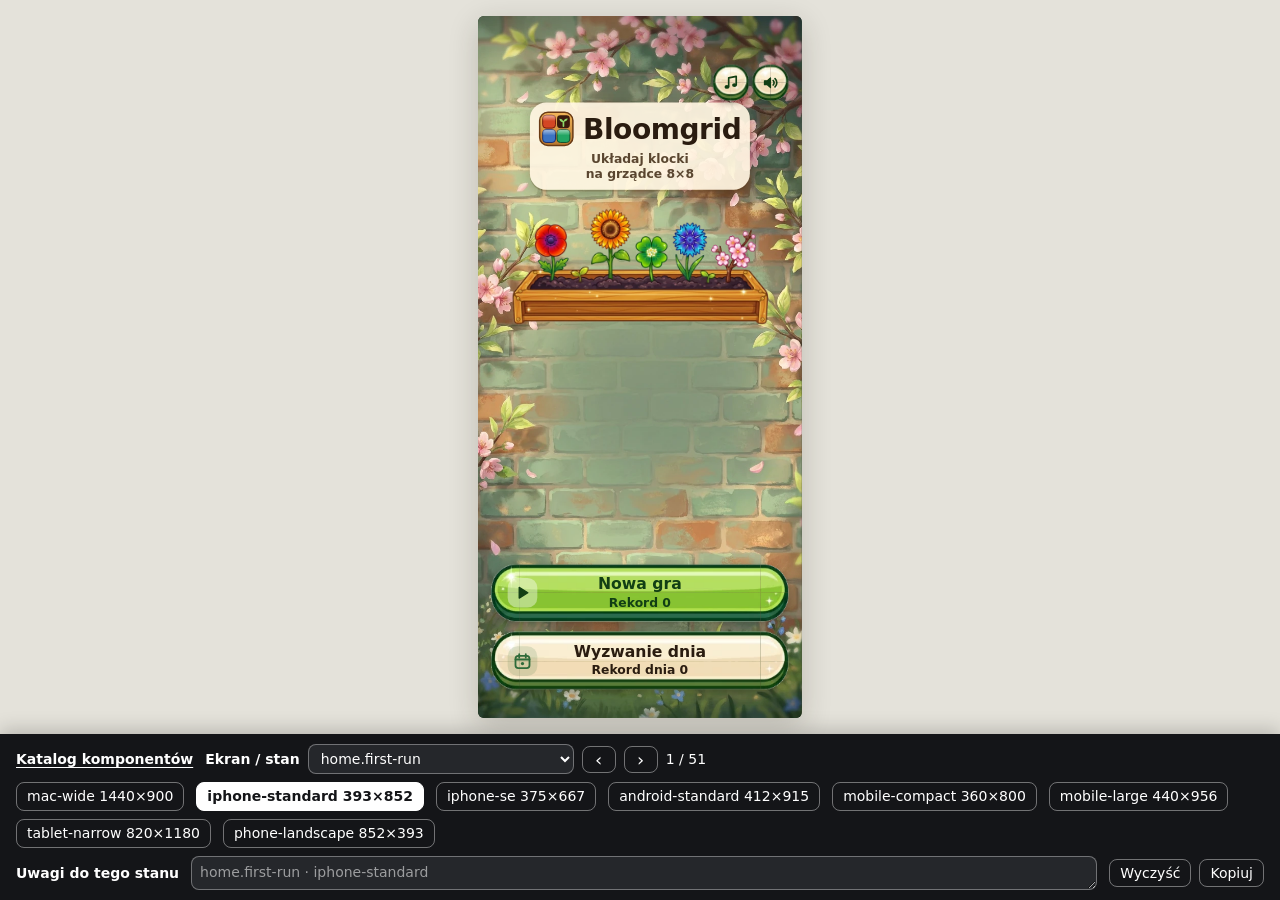
==== commit 69bc7a06: "Bloomgrid: prototyp r7.4 Co-Authored-By: Claude Sonnet 5.5 <noreply@anthropic.com>" ====
--- a/bloomgrid/index.html
+++ b/bloomgrid/index.html
@@ -363,19 +363,14 @@
     /* r6 (Q175): stany z ruchem (line-clear, color-bonus, combo) pokazują stan PO ruchu — plansza po czyszczeniu, punkty ruchu, seria;
        rozkwit jest tylko w katalogu (foundation.motion) i na żywo. */
     if (sc.move) {
-      var res = BGRules.play(state, sc.move.slot, sc.move.row, sc.move.col, BGRules.rng(sc.seed));
+      /* r7.4 (Q394–Q402): punkty ruchu, premie i Pusta grządka z reguł aplikacji (BGRules.play, R-2.1–R-2.4, R-2.10) — bez danych premii w stanie. */
+      var res = BGRules.play(state, sc.move.slot, sc.move.row, sc.move.col, BGRules.rng(sc.seed), { daily: daily });
       moveRes = res;
       state = res.state;
-      /* r6 (Q189, Q203), r7: premia „Pusta grządka” z danych scenariusza (move.emptyBonus) — w sumie punktów ruchu;
-         r7.3: w rozbiciu karty jako „Pusta grządka +N”; punktacji prototyp nie liczy. */
-      if (sc.move.emptyBonus) {
-        res.move.points = Object.assign({}, res.move.points, { total: res.move.points.total + sc.move.emptyBonus });
-        state.score += sc.move.emptyBonus;
-      }
       /* r7.3 (Q356, Q360): stała klatka stanu po ruchu pokazuje jeden krok kolejki komunikatów tego ruchu — sc.step (points, drops,
          full, record, level), domyślnie pierwszy. Kropelki w pigułce i poziom (tło, etykieta) odpowiadają chwili tego kroku:
          przed krokiem kropelek/święta — stan sprzed ruchu, w święcie — 3 kropelki, przed krokiem poziomu — poprzedni poziom. */
-      var ms0 = milestones(state.score, sc.score, false); ms0.empty = sc.move.emptyBonus || 0;
+      var ms0 = milestones(state.score, sc.score, false); ms0.empty = res.move.points.empty || 0;
       var steps0 = BG.stepsFor(res.move, ms0), want = sc.step || (steps0[0] && steps0[0].step);
       var idx = steps0.map(function (x) { return x.step; }).indexOf(want), cur = steps0[idx];
       if (cur) {
@@ -427,9 +422,9 @@
     /* r7.3 (Q366, Q367): bez napisu „Pusta grządka! +N” na planszy — komunikat to karta 4; zostaje rozkwit pól planszy. */
     /* Korekta Q366 (r7.3): bez płatków na polach planszy — efekt Pustej grządki jest tylko w karcie 4. Stała klatka game.empty-garden
        to chwila karty 4 w pauzie trójki (Q241: nowa trójka po 1900 ms) — miejsca trójki są puste (klocki ukryte, układ bez zmian). */
-    if (sc.emptyGarden && !replay && view.card && view.card.step === 'points') tray.pieces.filter(Boolean).forEach(function (pe) { pe.style.visibility = 'hidden'; });
+    if (moveRes && moveRes.move.points.empty && !replay && view.card && view.card.step === 'points') tray.pieces.filter(Boolean).forEach(function (pe) { pe.style.visibility = 'hidden'; });
     /* Ruch odtwarzany 0,7 s po gotowości strony (obrazy wczytane), żeby było widać stan sprzed ruchu. */
-    var startReplay = replay ? function () { setTimeout(function () { game.playMove(sc.move, { emptyGarden: sc.emptyGarden ? sc.move.emptyBonus : 0 }); }, 700); } : null;
+    var startReplay = replay ? function () { setTimeout(function () { game.playMove(sc.move); }, 700); } : null;
     /* Stany game.no-moves-*: krok końca; w user_preview po 1,5 s (albo po stuknięciu) panel końca. */
     if (sc.noMoves) openNoMoves({ score: sc.score, record: Math.max(recordBefore, sc.score), newRecord: sc.score > recordBefore, dailyInfo: 'until-midnight', drops: sc.drops || 0 }, ctx.nav.live);
     if (sc.alert === 'crash') {
